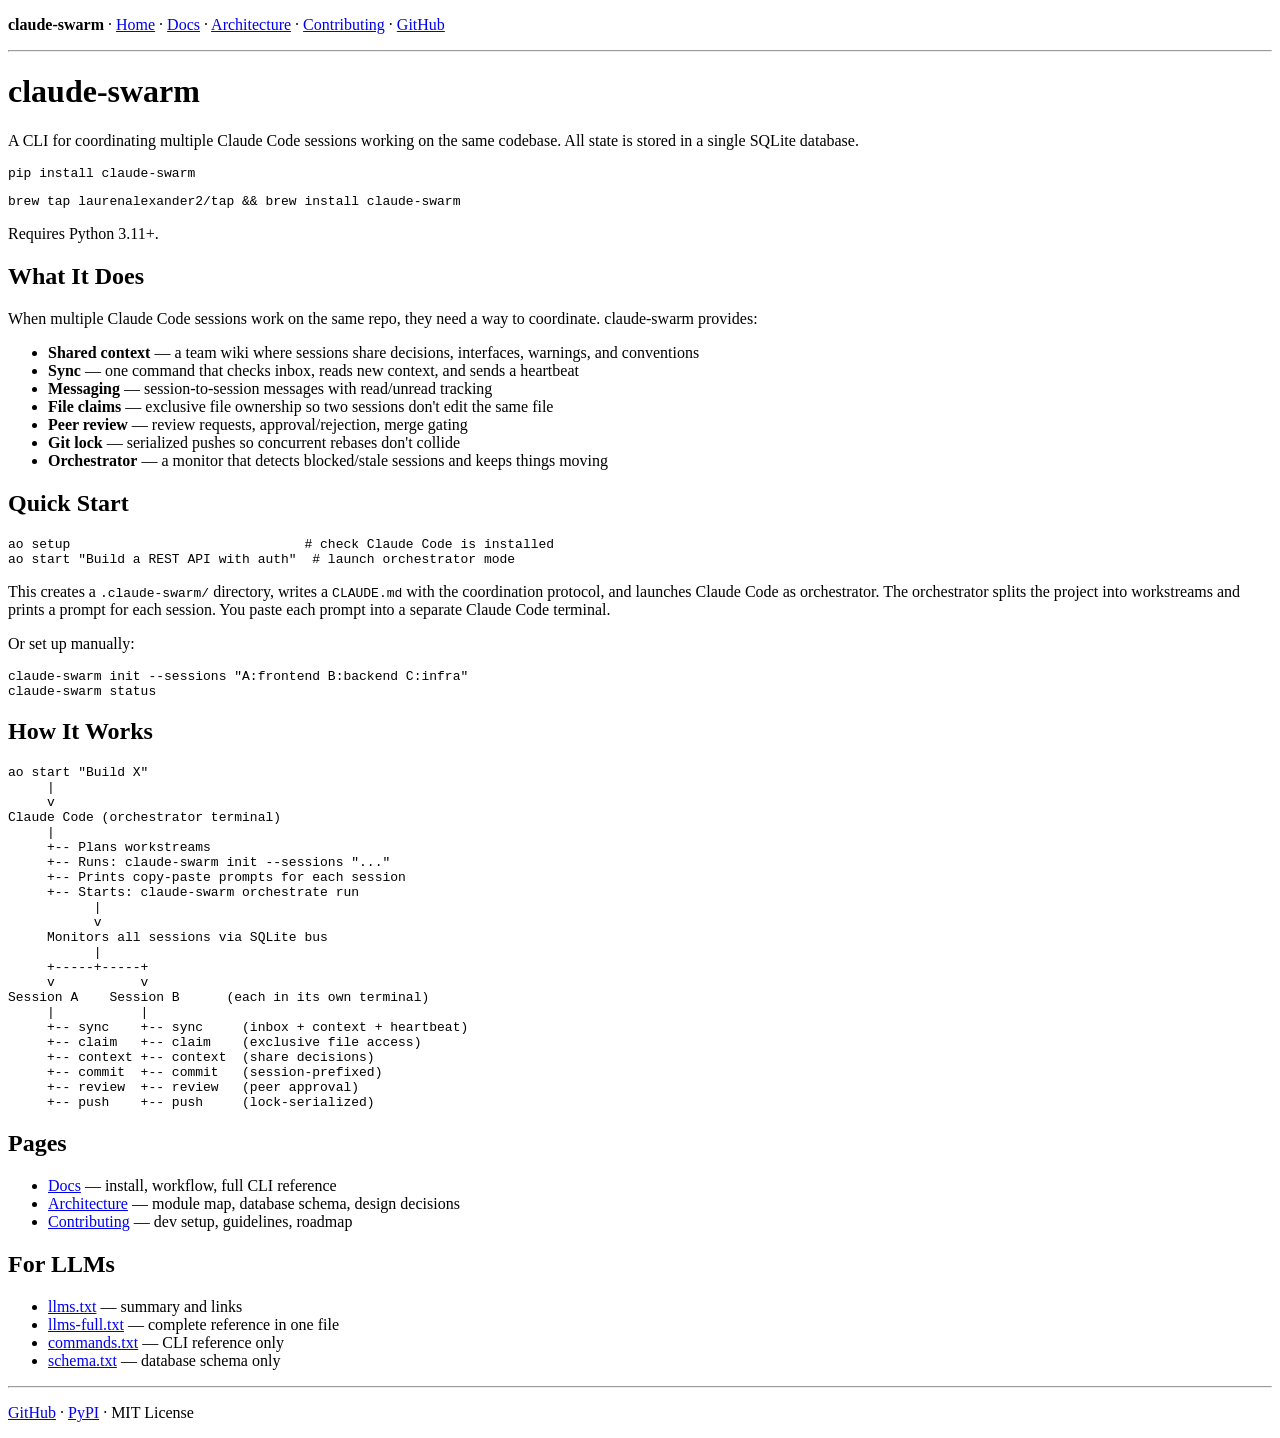
==== docs/index.html @ 43b163ef "Strip CSS, use plain HTML with browser defaults Remove style.css and all styling classes. Plain sema" ====
<!DOCTYPE html>
<html lang="en">
<head>
<meta charset="utf-8">
<meta name="viewport" content="width=device-width, initial-scale=1">
<title>claude-swarm</title>
</head>
<body>
<p><strong>claude-swarm</strong> &middot; <a href="index.html">Home</a> &middot; <a href="docs.html">Docs</a> &middot; <a href="architecture.html">Architecture</a> &middot; <a href="contributing.html">Contributing</a> &middot; <a href="https://github.com/laurenalexander2/claude-swarm">GitHub</a></p>
<hr>

<h1>claude-swarm</h1>
<p>A CLI for coordinating multiple Claude Code sessions working on the same codebase. All state is stored in a single SQLite database.</p>

<pre>pip install claude-swarm</pre>
<pre>brew tap laurenalexander2/tap &amp;&amp; brew install claude-swarm</pre>
<p>Requires Python 3.11+.</p>

<h2>What It Does</h2>
<p>When multiple Claude Code sessions work on the same repo, they need a way to coordinate. claude-swarm provides:</p>
<ul>
  <li><strong>Shared context</strong> &mdash; a team wiki where sessions share decisions, interfaces, warnings, and conventions</li>
  <li><strong>Sync</strong> &mdash; one command that checks inbox, reads new context, and sends a heartbeat</li>
  <li><strong>Messaging</strong> &mdash; session-to-session messages with read/unread tracking</li>
  <li><strong>File claims</strong> &mdash; exclusive file ownership so two sessions don't edit the same file</li>
  <li><strong>Peer review</strong> &mdash; review requests, approval/rejection, merge gating</li>
  <li><strong>Git lock</strong> &mdash; serialized pushes so concurrent rebases don't collide</li>
  <li><strong>Orchestrator</strong> &mdash; a monitor that detects blocked/stale sessions and keeps things moving</li>
</ul>

<h2>Quick Start</h2>
<pre>ao setup                              # check Claude Code is installed
ao start "Build a REST API with auth"  # launch orchestrator mode</pre>
<p>This creates a <code>.claude-swarm/</code> directory, writes a <code>CLAUDE.md</code> with the coordination protocol, and launches Claude Code as orchestrator. The orchestrator splits the project into workstreams and prints a prompt for each session. You paste each prompt into a separate Claude Code terminal.</p>

<p>Or set up manually:</p>
<pre>claude-swarm init --sessions "A:frontend B:backend C:infra"
claude-swarm status</pre>

<h2>How It Works</h2>
<pre>
ao start "Build X"
     |
     v
Claude Code (orchestrator terminal)
     |
     +-- Plans workstreams
     +-- Runs: claude-swarm init --sessions "..."
     +-- Prints copy-paste prompts for each session
     +-- Starts: claude-swarm orchestrate run
           |
           v
     Monitors all sessions via SQLite bus
           |
     +-----+-----+
     v           v
Session A    Session B      (each in its own terminal)
     |           |
     +-- sync    +-- sync     (inbox + context + heartbeat)
     +-- claim   +-- claim    (exclusive file access)
     +-- context +-- context  (share decisions)
     +-- commit  +-- commit   (session-prefixed)
     +-- review  +-- review   (peer approval)
     +-- push    +-- push     (lock-serialized)</pre>

<h2>Pages</h2>
<ul>
  <li><a href="docs.html">Docs</a> &mdash; install, workflow, full CLI reference</li>
  <li><a href="architecture.html">Architecture</a> &mdash; module map, database schema, design decisions</li>
  <li><a href="contributing.html">Contributing</a> &mdash; dev setup, guidelines, roadmap</li>
</ul>

<h2>For LLMs</h2>
<ul>
  <li><a href="llms.txt">llms.txt</a> &mdash; summary and links</li>
  <li><a href="llms-full.txt">llms-full.txt</a> &mdash; complete reference in one file</li>
  <li><a href="commands.txt">commands.txt</a> &mdash; CLI reference only</li>
  <li><a href="schema.txt">schema.txt</a> &mdash; database schema only</li>
</ul>

<hr>
<p><a href="https://github.com/laurenalexander2/claude-swarm">GitHub</a> &middot; <a href="https://pypi.org/project/claude-swarm/">PyPI</a> &middot; MIT License</p>
</body>
</html>
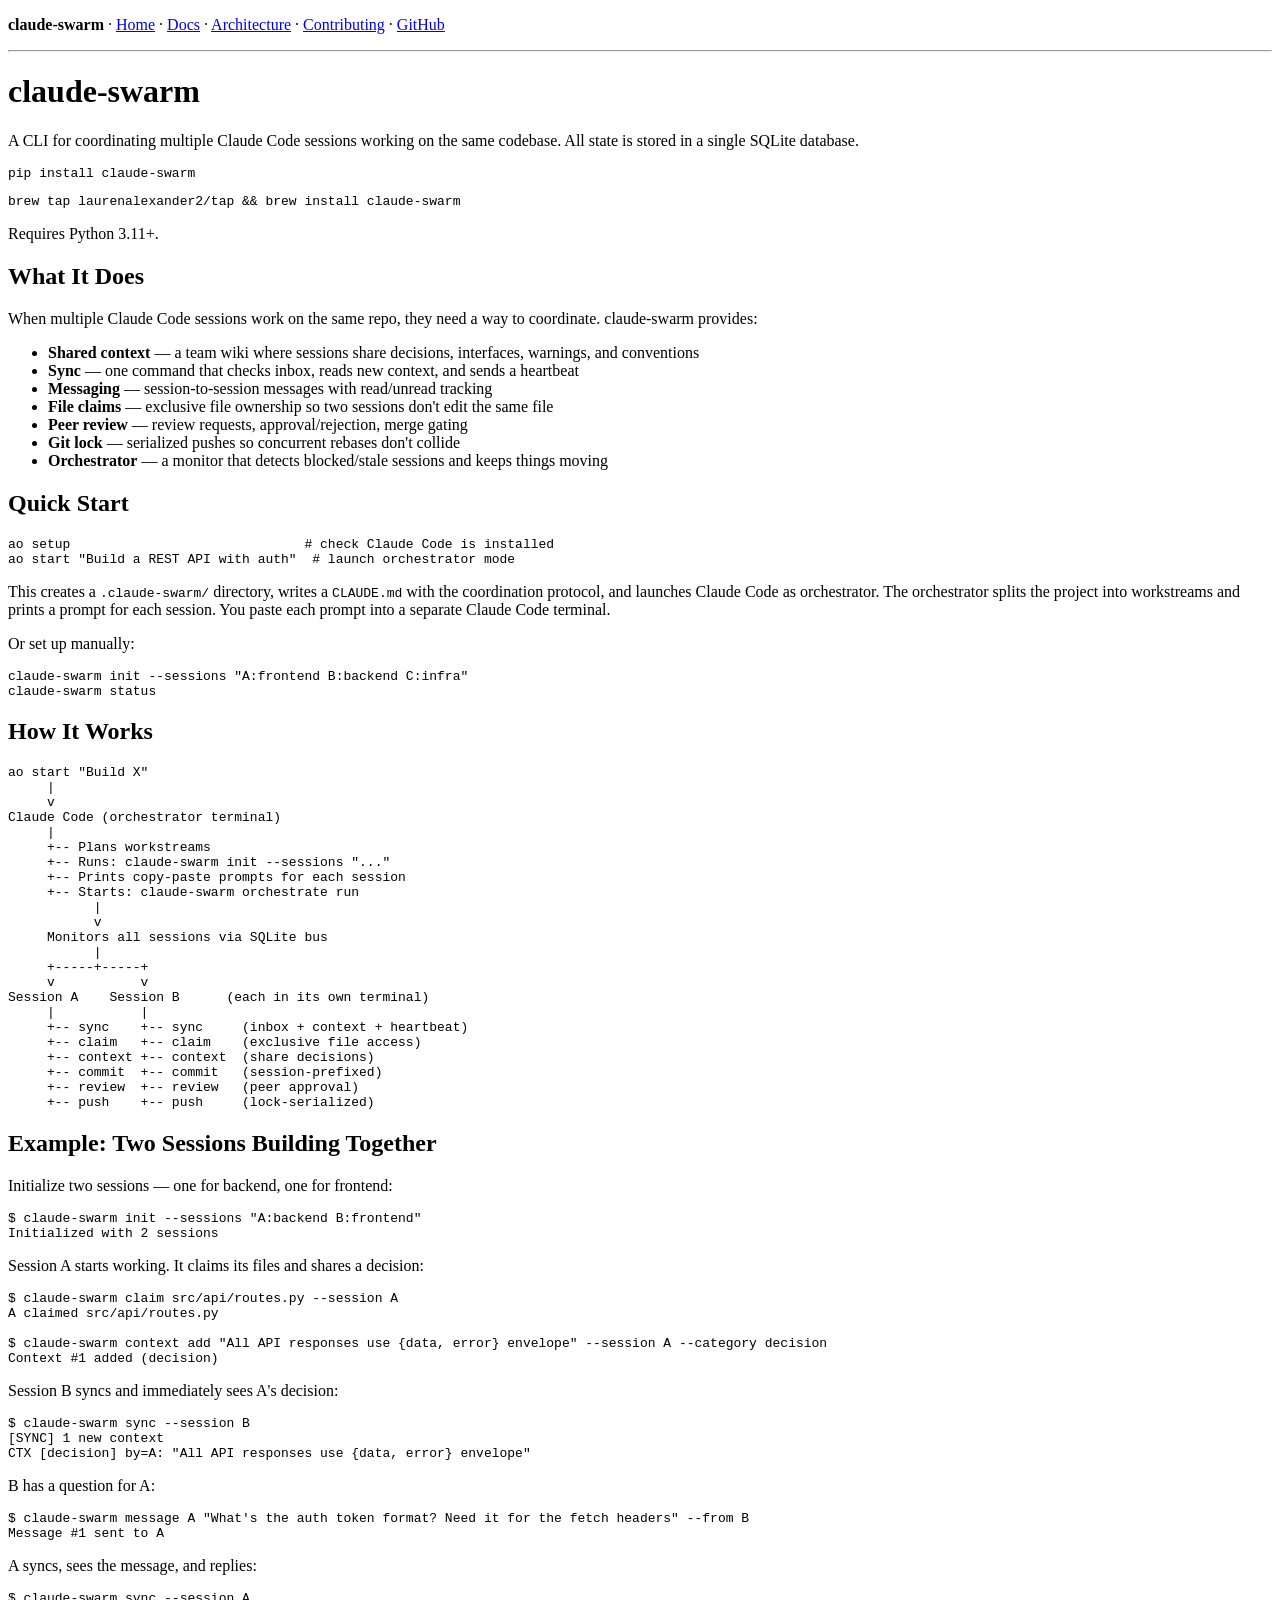
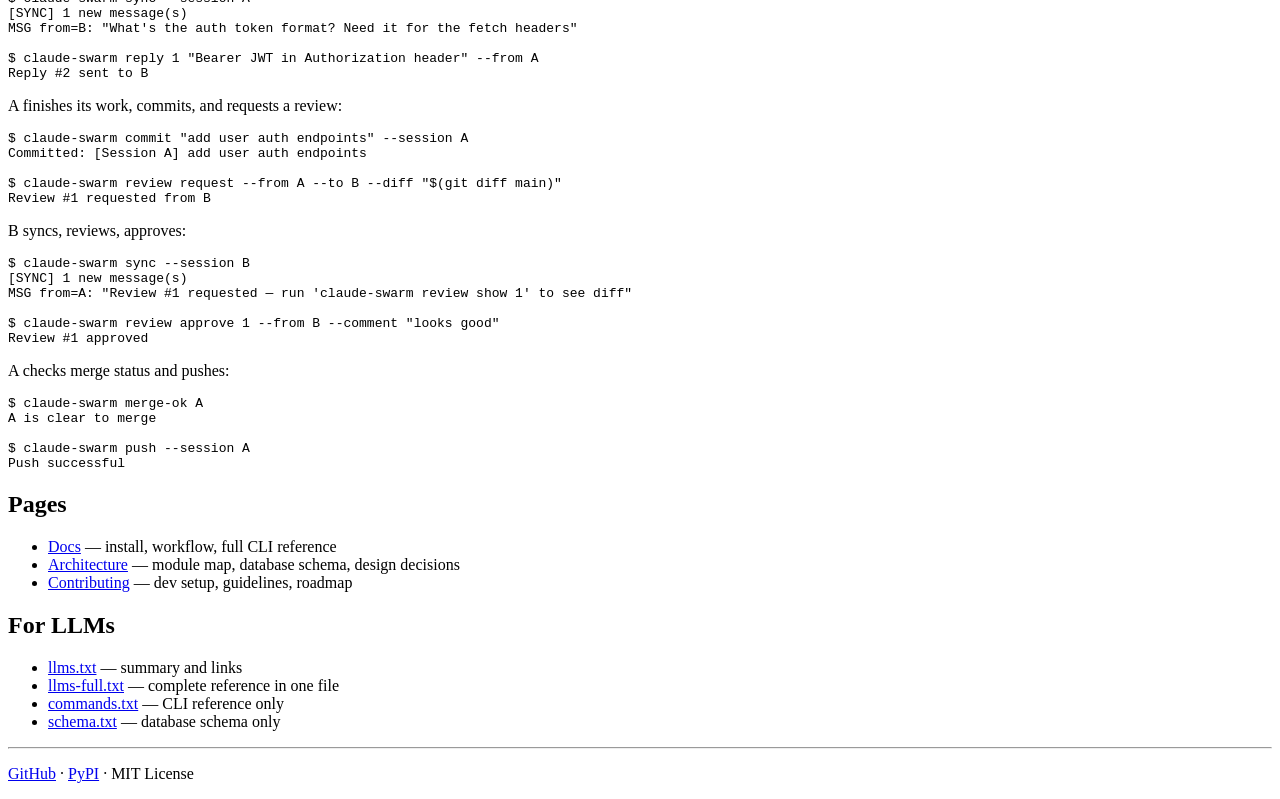
==== commit 50a30c18: "Add walkthrough example to homepage, fix llms.txt to follow spec - Home page now has a complete two-" ====
--- a/docs/index.html
+++ b/docs/index.html
@@ -63,6 +63,58 @@
      +-- review  +-- review   (peer approval)
      +-- push    +-- push     (lock-serialized)</pre>
 
+<h2>Example: Two Sessions Building Together</h2>
+
+<p>Initialize two sessions &mdash; one for backend, one for frontend:</p>
+<pre>$ claude-swarm init --sessions "A:backend B:frontend"
+Initialized with 2 sessions</pre>
+
+<p>Session A starts working. It claims its files and shares a decision:</p>
+<pre>$ claude-swarm claim src/api/routes.py --session A
+A claimed src/api/routes.py
+
+$ claude-swarm context add "All API responses use {data, error} envelope" --session A --category decision
+Context #1 added (decision)</pre>
+
+<p>Session B syncs and immediately sees A's decision:</p>
+<pre>$ claude-swarm sync --session B
+[SYNC] 1 new context
+CTX [decision] by=A: "All API responses use {data, error} envelope"</pre>
+
+<p>B has a question for A:</p>
+<pre>$ claude-swarm message A "What's the auth token format? Need it for the fetch headers" --from B
+Message #1 sent to A</pre>
+
+<p>A syncs, sees the message, and replies:</p>
+<pre>$ claude-swarm sync --session A
+[SYNC] 1 new message(s)
+MSG from=B: "What's the auth token format? Need it for the fetch headers"
+
+$ claude-swarm reply 1 "Bearer JWT in Authorization header" --from A
+Reply #2 sent to B</pre>
+
+<p>A finishes its work, commits, and requests a review:</p>
+<pre>$ claude-swarm commit "add user auth endpoints" --session A
+Committed: [Session A] add user auth endpoints
+
+$ claude-swarm review request --from A --to B --diff "$(git diff main)"
+Review #1 requested from B</pre>
+
+<p>B syncs, reviews, approves:</p>
+<pre>$ claude-swarm sync --session B
+[SYNC] 1 new message(s)
+MSG from=A: "Review #1 requested — run 'claude-swarm review show 1' to see diff"
+
+$ claude-swarm review approve 1 --from B --comment "looks good"
+Review #1 approved</pre>
+
+<p>A checks merge status and pushes:</p>
+<pre>$ claude-swarm merge-ok A
+A is clear to merge
+
+$ claude-swarm push --session A
+Push successful</pre>
+
 <h2>Pages</h2>
 <ul>
   <li><a href="docs.html">Docs</a> &mdash; install, workflow, full CLI reference</li>
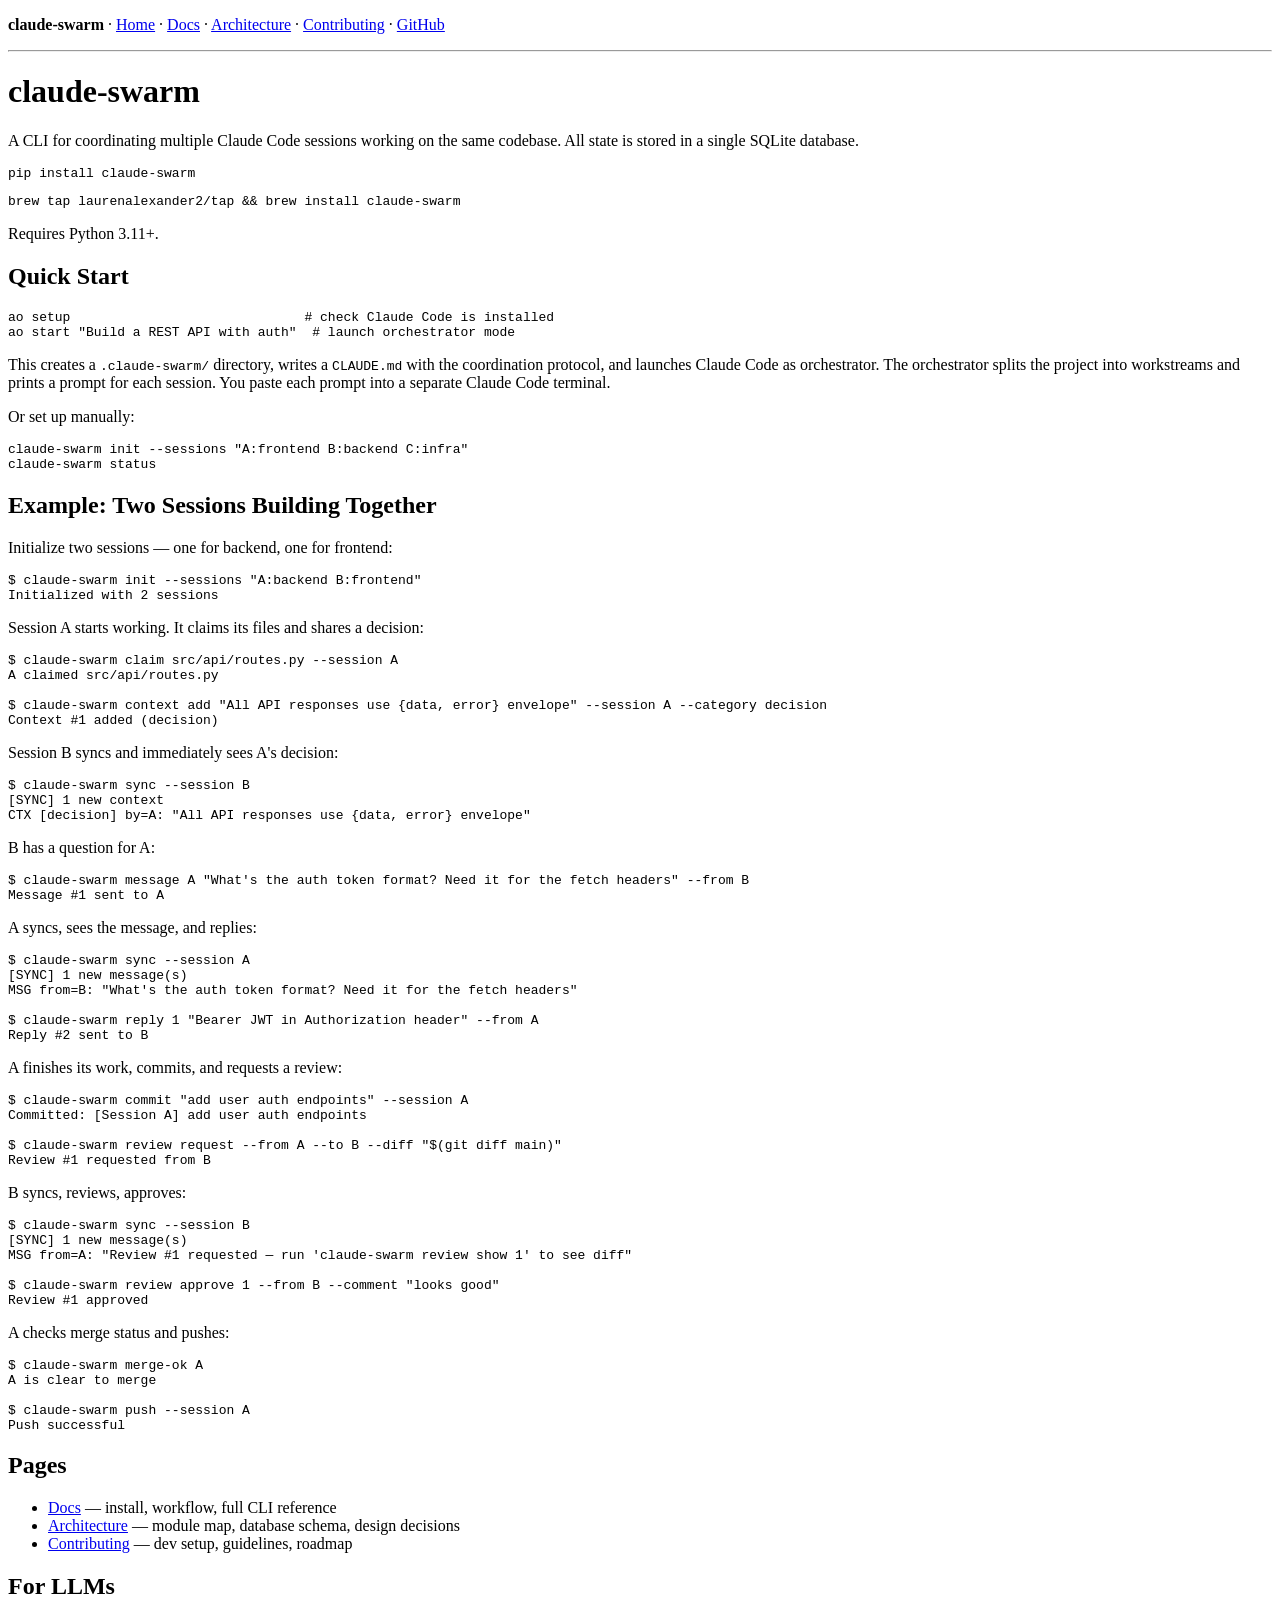
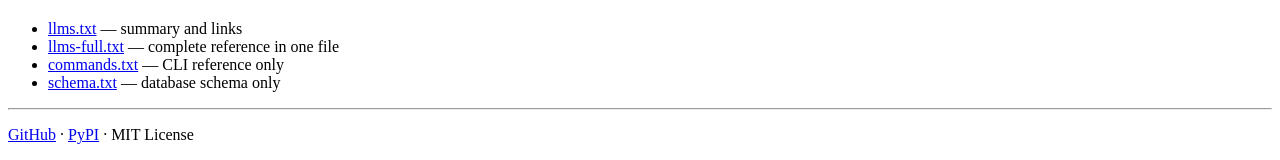
==== commit b7ab3775: "Trim home page: remove feature list and ASCII diagram The walkthrough demonstrates every feature bet" ====
--- a/docs/index.html
+++ b/docs/index.html
@@ -16,18 +16,6 @@
 <pre>brew tap laurenalexander2/tap &amp;&amp; brew install claude-swarm</pre>
 <p>Requires Python 3.11+.</p>
 
-<h2>What It Does</h2>
-<p>When multiple Claude Code sessions work on the same repo, they need a way to coordinate. claude-swarm provides:</p>
-<ul>
-  <li><strong>Shared context</strong> &mdash; a team wiki where sessions share decisions, interfaces, warnings, and conventions</li>
-  <li><strong>Sync</strong> &mdash; one command that checks inbox, reads new context, and sends a heartbeat</li>
-  <li><strong>Messaging</strong> &mdash; session-to-session messages with read/unread tracking</li>
-  <li><strong>File claims</strong> &mdash; exclusive file ownership so two sessions don't edit the same file</li>
-  <li><strong>Peer review</strong> &mdash; review requests, approval/rejection, merge gating</li>
-  <li><strong>Git lock</strong> &mdash; serialized pushes so concurrent rebases don't collide</li>
-  <li><strong>Orchestrator</strong> &mdash; a monitor that detects blocked/stale sessions and keeps things moving</li>
-</ul>
-
 <h2>Quick Start</h2>
 <pre>ao setup                              # check Claude Code is installed
 ao start "Build a REST API with auth"  # launch orchestrator mode</pre>
@@ -36,32 +24,6 @@
 <p>Or set up manually:</p>
 <pre>claude-swarm init --sessions "A:frontend B:backend C:infra"
 claude-swarm status</pre>
-
-<h2>How It Works</h2>
-<pre>
-ao start "Build X"
-     |
-     v
-Claude Code (orchestrator terminal)
-     |
-     +-- Plans workstreams
-     +-- Runs: claude-swarm init --sessions "..."
-     +-- Prints copy-paste prompts for each session
-     +-- Starts: claude-swarm orchestrate run
-           |
-           v
-     Monitors all sessions via SQLite bus
-           |
-     +-----+-----+
-     v           v
-Session A    Session B      (each in its own terminal)
-     |           |
-     +-- sync    +-- sync     (inbox + context + heartbeat)
-     +-- claim   +-- claim    (exclusive file access)
-     +-- context +-- context  (share decisions)
-     +-- commit  +-- commit   (session-prefixed)
-     +-- review  +-- review   (peer approval)
-     +-- push    +-- push     (lock-serialized)</pre>
 
 <h2>Example: Two Sessions Building Together</h2>
 
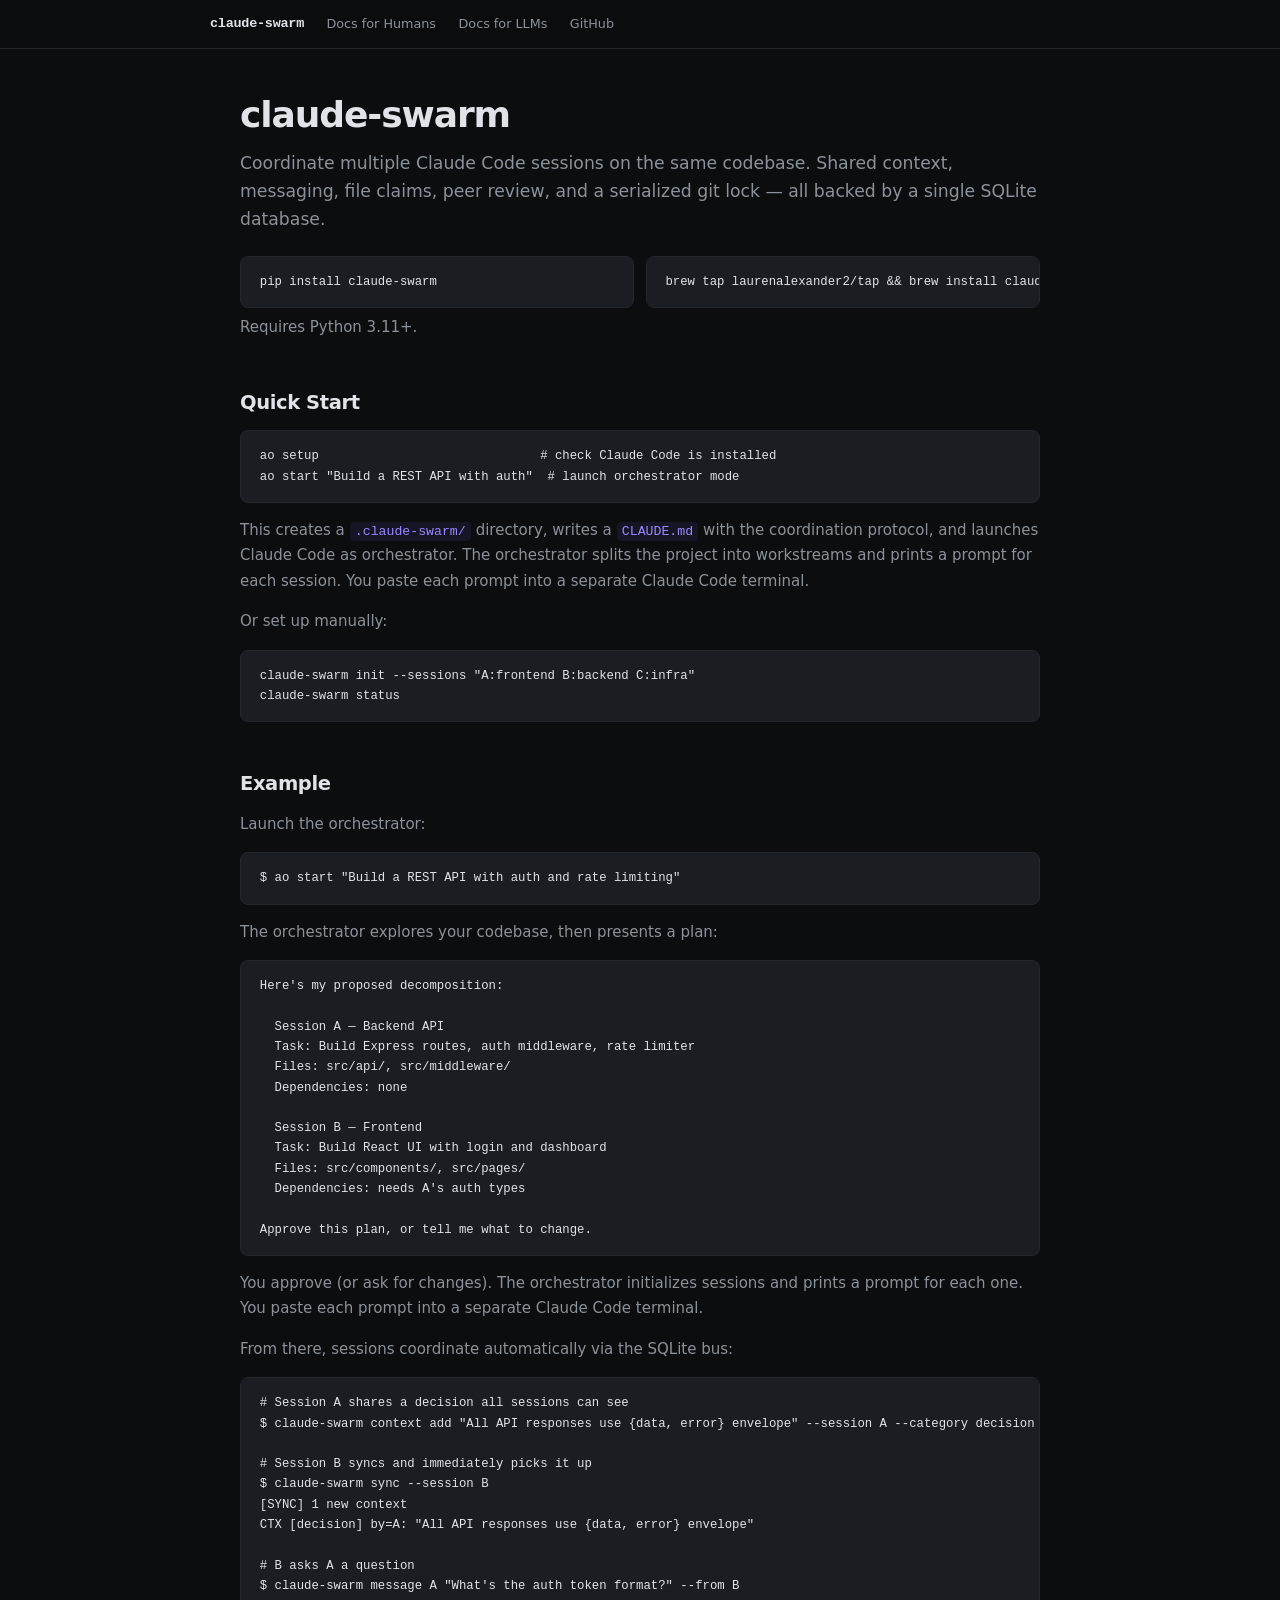
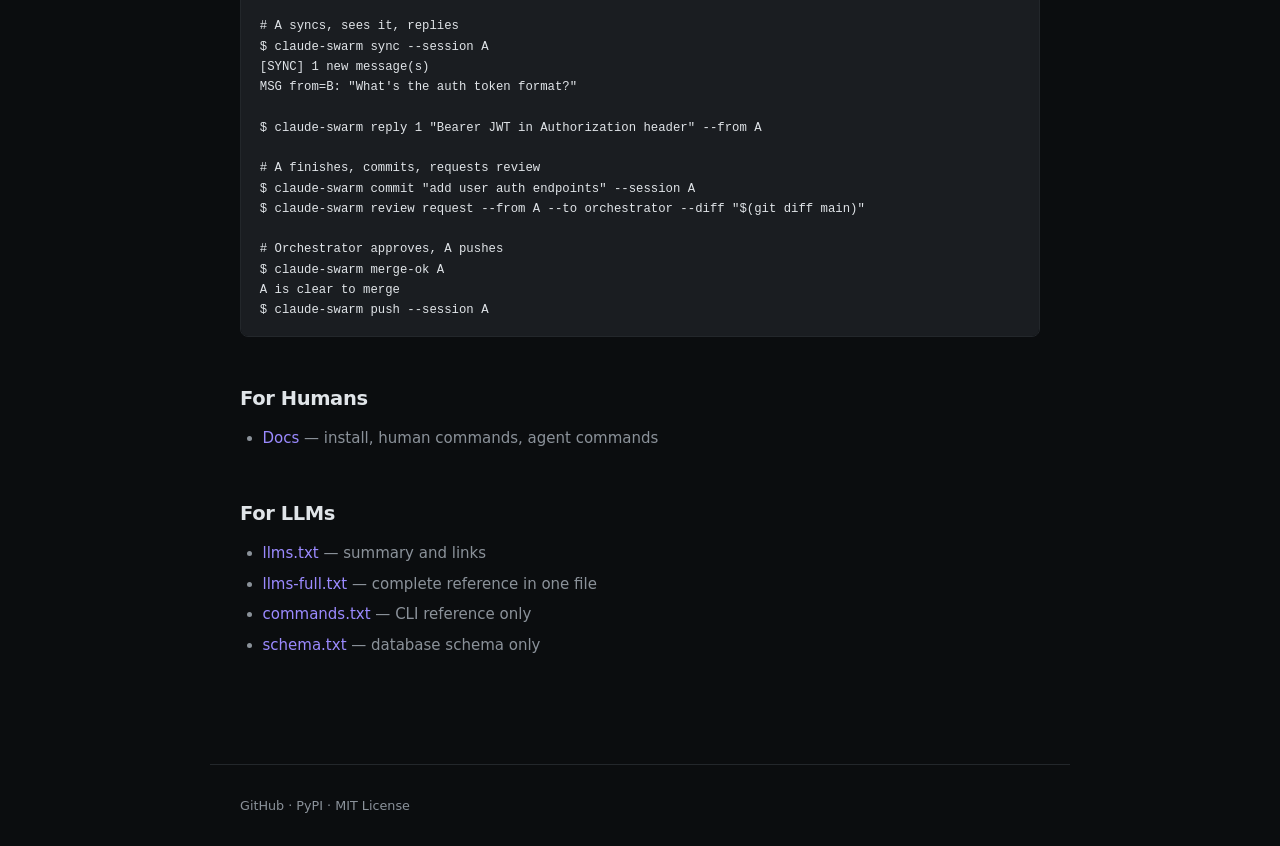
==== commit 29751678: "Redesign website: dark theme, simplified nav, human/agent command split - Add style.css with dark th" ====
--- a/docs/index.html
+++ b/docs/index.html
@@ -4,16 +4,29 @@
 <meta charset="utf-8">
 <meta name="viewport" content="width=device-width, initial-scale=1">
 <title>claude-swarm</title>
+<link rel="stylesheet" href="style.css">
 </head>
 <body>
-<p><strong>claude-swarm</strong> &middot; <a href="index.html">Home</a> &middot; <a href="docs.html">Docs</a> &middot; <a href="architecture.html">Architecture</a> &middot; <a href="contributing.html">Contributing</a> &middot; <a href="https://github.com/laurenalexander2/claude-swarm">GitHub</a></p>
-<hr>
+<nav><div class="inner">
+  <a href="index.html" class="logo">claude-swarm</a>
+  <a href="docs.html">Docs for Humans</a>
+  <details><summary>Docs for LLMs</summary><div class="dropdown">
+    <a href="llms.txt">llms.txt <span>&mdash; summary and links</span></a>
+    <a href="llms-full.txt">llms-full.txt <span>&mdash; complete reference</span></a>
+    <a href="commands.txt">commands.txt <span>&mdash; CLI reference</span></a>
+    <a href="schema.txt">schema.txt <span>&mdash; database schema</span></a>
+  </div></details>
+  <a href="https://github.com/laurenalexander2/agent-orchestrator">GitHub</a>
+</div></nav>
 
+<main>
 <h1>claude-swarm</h1>
-<p>A CLI for coordinating multiple Claude Code sessions working on the same codebase. All state is stored in a single SQLite database.</p>
+<p class="hero-sub">Coordinate multiple Claude Code sessions on the same codebase. Shared context, messaging, file claims, peer review, and a serialized git lock &mdash; all backed by a single SQLite database.</p>
 
-<pre>pip install claude-swarm</pre>
-<pre>brew tap laurenalexander2/tap &amp;&amp; brew install claude-swarm</pre>
+<div class="install-row">
+  <pre>pip install claude-swarm</pre>
+  <pre>brew tap laurenalexander2/tap && brew install claude-swarm</pre>
+</div>
 <p>Requires Python 3.11+.</p>
 
 <h2>Quick Start</h2>
@@ -25,63 +38,60 @@
 <pre>claude-swarm init --sessions "A:frontend B:backend C:infra"
 claude-swarm status</pre>
 
-<h2>Example: Two Sessions Building Together</h2>
+<h2>Example</h2>
 
-<p>Initialize two sessions &mdash; one for backend, one for frontend:</p>
-<pre>$ claude-swarm init --sessions "A:backend B:frontend"
-Initialized with 2 sessions</pre>
+<p>Launch the orchestrator:</p>
+<pre>$ ao start "Build a REST API with auth and rate limiting"</pre>
 
-<p>Session A starts working. It claims its files and shares a decision:</p>
-<pre>$ claude-swarm claim src/api/routes.py --session A
-A claimed src/api/routes.py
+<p>The orchestrator explores your codebase, then presents a plan:</p>
+<pre>Here's my proposed decomposition:
 
+  Session A — Backend API
+  Task: Build Express routes, auth middleware, rate limiter
+  Files: src/api/, src/middleware/
+  Dependencies: none
+
+  Session B — Frontend
+  Task: Build React UI with login and dashboard
+  Files: src/components/, src/pages/
+  Dependencies: needs A's auth types
+
+Approve this plan, or tell me what to change.</pre>
+
+<p>You approve (or ask for changes). The orchestrator initializes sessions and prints a prompt for each one. You paste each prompt into a separate Claude Code terminal.</p>
+
+<p>From there, sessions coordinate automatically via the SQLite bus:</p>
+
+<pre># Session A shares a decision all sessions can see
 $ claude-swarm context add "All API responses use {data, error} envelope" --session A --category decision
-Context #1 added (decision)</pre>
 
-<p>Session B syncs and immediately sees A's decision:</p>
-<pre>$ claude-swarm sync --session B
+# Session B syncs and immediately picks it up
+$ claude-swarm sync --session B
 [SYNC] 1 new context
-CTX [decision] by=A: "All API responses use {data, error} envelope"</pre>
+CTX [decision] by=A: "All API responses use {data, error} envelope"
 
-<p>B has a question for A:</p>
-<pre>$ claude-swarm message A "What's the auth token format? Need it for the fetch headers" --from B
-Message #1 sent to A</pre>
+# B asks A a question
+$ claude-swarm message A "What's the auth token format?" --from B
 
-<p>A syncs, sees the message, and replies:</p>
-<pre>$ claude-swarm sync --session A
+# A syncs, sees it, replies
+$ claude-swarm sync --session A
 [SYNC] 1 new message(s)
-MSG from=B: "What's the auth token format? Need it for the fetch headers"
+MSG from=B: "What's the auth token format?"
 
 $ claude-swarm reply 1 "Bearer JWT in Authorization header" --from A
-Reply #2 sent to B</pre>
 
-<p>A finishes its work, commits, and requests a review:</p>
-<pre>$ claude-swarm commit "add user auth endpoints" --session A
-Committed: [Session A] add user auth endpoints
+# A finishes, commits, requests review
+$ claude-swarm commit "add user auth endpoints" --session A
+$ claude-swarm review request --from A --to orchestrator --diff "$(git diff main)"
 
-$ claude-swarm review request --from A --to B --diff "$(git diff main)"
-Review #1 requested from B</pre>
+# Orchestrator approves, A pushes
+$ claude-swarm merge-ok A
+A is clear to merge
+$ claude-swarm push --session A</pre>
 
-<p>B syncs, reviews, approves:</p>
-<pre>$ claude-swarm sync --session B
-[SYNC] 1 new message(s)
-MSG from=A: "Review #1 requested — run 'claude-swarm review show 1' to see diff"
-
-$ claude-swarm review approve 1 --from B --comment "looks good"
-Review #1 approved</pre>
-
-<p>A checks merge status and pushes:</p>
-<pre>$ claude-swarm merge-ok A
-A is clear to merge
-
-$ claude-swarm push --session A
-Push successful</pre>
-
-<h2>Pages</h2>
+<h2>For Humans</h2>
 <ul>
-  <li><a href="docs.html">Docs</a> &mdash; install, workflow, full CLI reference</li>
-  <li><a href="architecture.html">Architecture</a> &mdash; module map, database schema, design decisions</li>
-  <li><a href="contributing.html">Contributing</a> &mdash; dev setup, guidelines, roadmap</li>
+  <li><a href="docs.html">Docs</a> &mdash; install, human commands, agent commands</li>
 </ul>
 
 <h2>For LLMs</h2>
@@ -91,8 +101,12 @@
   <li><a href="commands.txt">commands.txt</a> &mdash; CLI reference only</li>
   <li><a href="schema.txt">schema.txt</a> &mdash; database schema only</li>
 </ul>
+</main>
 
-<hr>
-<p><a href="https://github.com/laurenalexander2/claude-swarm">GitHub</a> &middot; <a href="https://pypi.org/project/claude-swarm/">PyPI</a> &middot; MIT License</p>
+<footer>
+  <a href="https://github.com/laurenalexander2/agent-orchestrator">GitHub</a> &middot;
+  <a href="https://pypi.org/project/claude-swarm/">PyPI</a> &middot;
+  MIT License
+</footer>
 </body>
 </html>
--- a/docs/style.css
+++ b/docs/style.css
@@ -0,0 +1,264 @@
+:root {
+  --bg: #0b0d0f;
+  --surface: #141719;
+  --border: #23272b;
+  --text: #e0e4e8;
+  --text-muted: #8b929a;
+  --accent: #6e56cf;
+  --accent-soft: rgba(110, 86, 207, 0.12);
+  --code-bg: #1a1d21;
+  --link: #9b8aff;
+  --green: #3dd68c;
+  --mono: 'SF Mono', 'Cascadia Code', 'Fira Code', ui-monospace, monospace;
+  --sans: -apple-system, BlinkMacSystemFont, 'Segoe UI', system-ui, sans-serif;
+}
+
+* { margin: 0; padding: 0; box-sizing: border-box; }
+
+html { font-size: 15px; }
+
+body {
+  font-family: var(--sans);
+  background: var(--bg);
+  color: var(--text);
+  line-height: 1.7;
+  -webkit-font-smoothing: antialiased;
+}
+
+/* --- NAV --- */
+nav {
+  position: sticky;
+  top: 0;
+  z-index: 10;
+  background: rgba(11, 13, 15, 0.85);
+  backdrop-filter: blur(12px);
+  border-bottom: 1px solid var(--border);
+  padding: 0 2rem;
+}
+
+nav .inner {
+  max-width: 860px;
+  margin: 0 auto;
+  display: flex;
+  align-items: center;
+  gap: 1.5rem;
+  height: 3.2rem;
+}
+
+nav .logo {
+  font-family: var(--mono);
+  font-weight: 700;
+  font-size: 0.9rem;
+  color: var(--text);
+  text-decoration: none;
+  letter-spacing: -0.02em;
+}
+
+nav a {
+  color: var(--text-muted);
+  text-decoration: none;
+  font-size: 0.85rem;
+  transition: color 0.15s;
+}
+
+nav a:hover, nav a.active {
+  color: var(--text);
+}
+
+nav details {
+  position: relative;
+}
+
+nav details summary {
+  color: var(--text-muted);
+  font-size: 0.85rem;
+  cursor: pointer;
+  list-style: none;
+  transition: color 0.15s;
+}
+
+nav details summary::-webkit-details-marker { display: none; }
+
+nav details summary:hover { color: var(--text); }
+
+nav details[open] summary { color: var(--text); }
+
+nav details .dropdown {
+  position: absolute;
+  top: calc(100% + 0.5rem);
+  left: 0;
+  background: var(--surface);
+  border: 1px solid var(--border);
+  border-radius: 8px;
+  padding: 0.5rem 0;
+  min-width: 260px;
+  z-index: 20;
+}
+
+nav details .dropdown a {
+  display: block;
+  padding: 0.4rem 1rem;
+  font-size: 0.82rem;
+}
+
+nav details .dropdown span {
+  color: var(--text-muted);
+  font-size: 0.78rem;
+}
+
+/* --- MAIN --- */
+main {
+  max-width: 860px;
+  margin: 0 auto;
+  padding: 3rem 2rem 6rem;
+}
+
+/* --- TYPOGRAPHY --- */
+h1 {
+  font-size: 2.4rem;
+  font-weight: 700;
+  letter-spacing: -0.03em;
+  line-height: 1.15;
+  margin-bottom: 1rem;
+}
+
+h2 {
+  font-size: 1.3rem;
+  font-weight: 600;
+  letter-spacing: -0.02em;
+  margin-top: 3rem;
+  margin-bottom: 0.75rem;
+  color: var(--text);
+}
+
+h3 {
+  font-size: 1rem;
+  font-weight: 600;
+  margin-top: 2rem;
+  margin-bottom: 0.5rem;
+  font-family: var(--mono);
+  color: var(--link);
+}
+
+p {
+  margin-bottom: 1rem;
+  color: var(--text-muted);
+}
+
+a { color: var(--link); text-decoration: none; }
+a:hover { text-decoration: underline; }
+
+strong { color: var(--text); font-weight: 600; }
+
+/* --- CODE --- */
+pre {
+  background: var(--code-bg);
+  border: 1px solid var(--border);
+  border-radius: 8px;
+  padding: 1rem 1.25rem;
+  overflow-x: auto;
+  font-family: var(--mono);
+  font-size: 0.82rem;
+  line-height: 1.65;
+  margin-bottom: 1rem;
+  color: var(--text);
+}
+
+code {
+  font-family: var(--mono);
+  font-size: 0.88em;
+  background: var(--accent-soft);
+  padding: 0.15em 0.4em;
+  border-radius: 4px;
+  color: var(--link);
+}
+
+pre code {
+  background: none;
+  padding: 0;
+  border-radius: 0;
+  color: inherit;
+  font-size: inherit;
+}
+
+/* --- HERO --- */
+.hero-sub {
+  font-size: 1.15rem;
+  color: var(--text-muted);
+  margin-bottom: 1.5rem;
+  line-height: 1.6;
+}
+
+.install-row {
+  display: flex;
+  gap: 0.75rem;
+  flex-wrap: wrap;
+  margin-bottom: 0.5rem;
+}
+
+.install-row pre {
+  flex: 1;
+  min-width: 260px;
+  margin-bottom: 0;
+}
+
+/* --- TABLES --- */
+table {
+  width: 100%;
+  border-collapse: collapse;
+  margin-bottom: 1.5rem;
+  font-size: 0.9rem;
+}
+
+th {
+  text-align: left;
+  padding: 0.6rem 1rem;
+  border-bottom: 1px solid var(--border);
+  color: var(--text-muted);
+  font-weight: 500;
+  font-size: 0.8rem;
+  text-transform: uppercase;
+  letter-spacing: 0.04em;
+}
+
+td {
+  padding: 0.6rem 1rem;
+  border-bottom: 1px solid var(--border);
+  color: var(--text-muted);
+}
+
+td code { font-size: 0.85em; }
+
+/* --- LISTS --- */
+ul, ol {
+  margin-bottom: 1rem;
+  padding-left: 1.5rem;
+  color: var(--text-muted);
+}
+
+li { margin-bottom: 0.35rem; }
+
+li strong { color: var(--text); }
+
+/* --- FOOTER --- */
+footer {
+  max-width: 860px;
+  margin: 0 auto;
+  padding: 2rem;
+  border-top: 1px solid var(--border);
+  color: var(--text-muted);
+  font-size: 0.85rem;
+}
+
+footer a { color: var(--text-muted); }
+footer a:hover { color: var(--text); }
+
+/* --- RESPONSIVE --- */
+@media (max-width: 640px) {
+  html { font-size: 14px; }
+  main { padding: 2rem 1.25rem 4rem; }
+  nav { padding: 0 1.25rem; }
+  h1 { font-size: 1.8rem; }
+  .install-row { flex-direction: column; }
+  .install-row pre { min-width: 0; }
+}
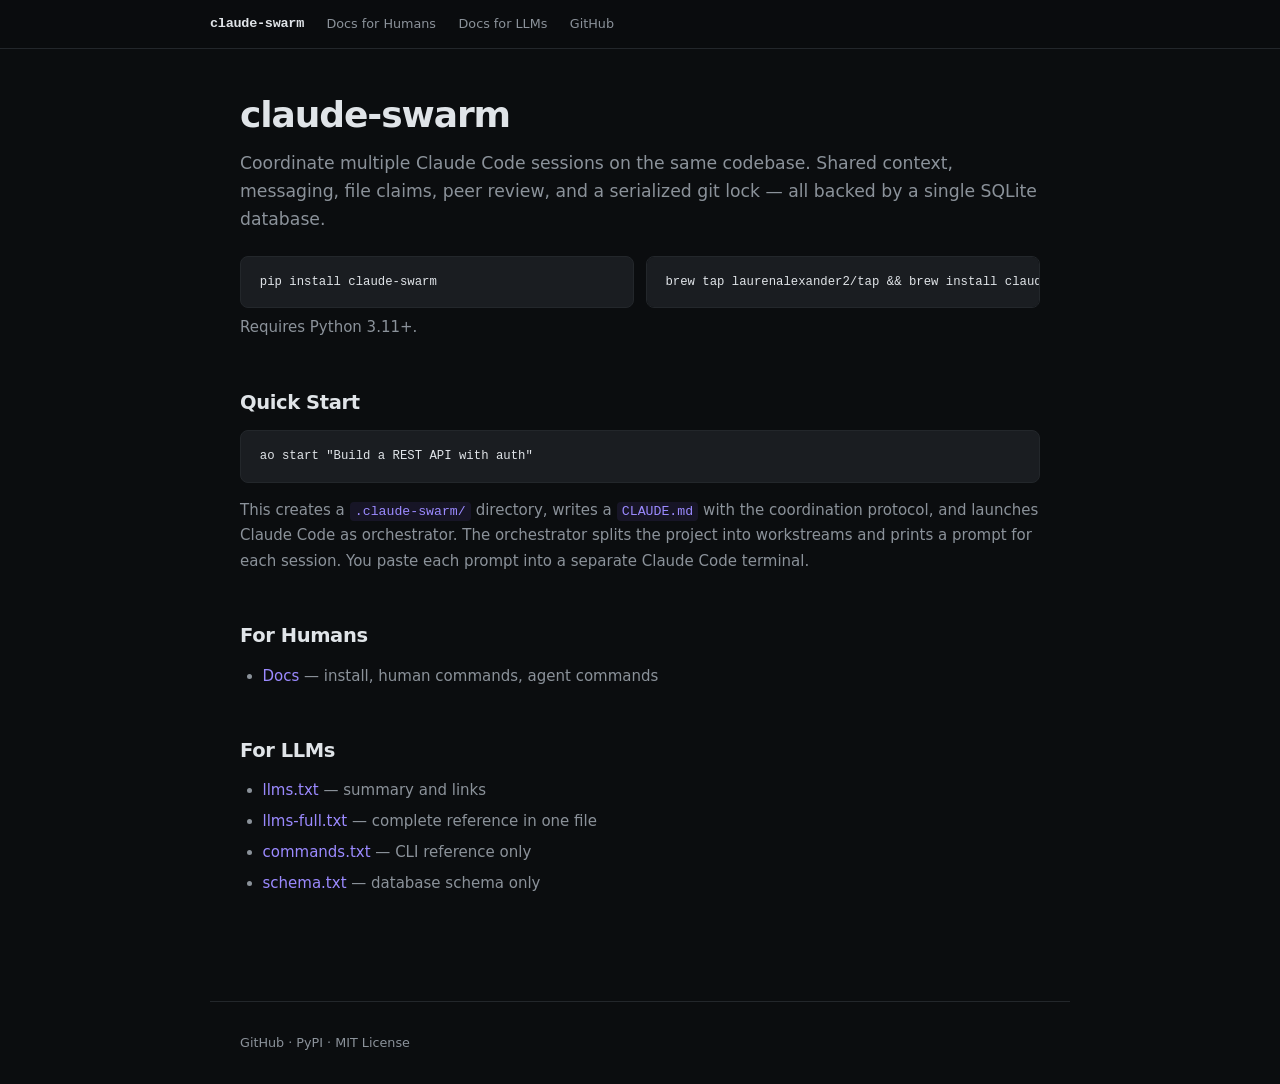
==== commit e787fc8a: "Simplify website: sidebar, human/agent split, session step labels Co-Authored-By: Claude Opus 4.6 <n" ====
--- a/docs/index.html
+++ b/docs/index.html
@@ -30,64 +30,9 @@
 <p>Requires Python 3.11+.</p>
 
 <h2>Quick Start</h2>
-<pre>ao setup                              # check Claude Code is installed
-ao start "Build a REST API with auth"  # launch orchestrator mode</pre>
+<pre>ao start "Build a REST API with auth"</pre>
 <p>This creates a <code>.claude-swarm/</code> directory, writes a <code>CLAUDE.md</code> with the coordination protocol, and launches Claude Code as orchestrator. The orchestrator splits the project into workstreams and prints a prompt for each session. You paste each prompt into a separate Claude Code terminal.</p>
 
-<p>Or set up manually:</p>
-<pre>claude-swarm init --sessions "A:frontend B:backend C:infra"
-claude-swarm status</pre>
-
-<h2>Example</h2>
-
-<p>Launch the orchestrator:</p>
-<pre>$ ao start "Build a REST API with auth and rate limiting"</pre>
-
-<p>The orchestrator explores your codebase, then presents a plan:</p>
-<pre>Here's my proposed decomposition:
-
-  Session A — Backend API
-  Task: Build Express routes, auth middleware, rate limiter
-  Files: src/api/, src/middleware/
-  Dependencies: none
-
-  Session B — Frontend
-  Task: Build React UI with login and dashboard
-  Files: src/components/, src/pages/
-  Dependencies: needs A's auth types
-
-Approve this plan, or tell me what to change.</pre>
-
-<p>You approve (or ask for changes). The orchestrator initializes sessions and prints a prompt for each one. You paste each prompt into a separate Claude Code terminal.</p>
-
-<p>From there, sessions coordinate automatically via the SQLite bus:</p>
-
-<pre># Session A shares a decision all sessions can see
-$ claude-swarm context add "All API responses use {data, error} envelope" --session A --category decision
-
-# Session B syncs and immediately picks it up
-$ claude-swarm sync --session B
-[SYNC] 1 new context
-CTX [decision] by=A: "All API responses use {data, error} envelope"
-
-# B asks A a question
-$ claude-swarm message A "What's the auth token format?" --from B
-
-# A syncs, sees it, replies
-$ claude-swarm sync --session A
-[SYNC] 1 new message(s)
-MSG from=B: "What's the auth token format?"
-
-$ claude-swarm reply 1 "Bearer JWT in Authorization header" --from A
-
-# A finishes, commits, requests review
-$ claude-swarm commit "add user auth endpoints" --session A
-$ claude-swarm review request --from A --to orchestrator --diff "$(git diff main)"
-
-# Orchestrator approves, A pushes
-$ claude-swarm merge-ok A
-A is clear to merge
-$ claude-swarm push --session A</pre>
 
 <h2>For Humans</h2>
 <ul>
--- a/docs/style.css
+++ b/docs/style.css
@@ -113,6 +113,90 @@
   padding: 3rem 2rem 6rem;
 }
 
+/* --- SIDEBAR LAYOUT --- */
+.with-sidebar {
+  max-width: 1100px;
+  margin: 0 auto;
+  display: flex;
+  gap: 2rem;
+  padding: 0 2rem;
+}
+
+.with-sidebar aside {
+  position: sticky;
+  top: 3.8rem;
+  align-self: flex-start;
+  width: 200px;
+  flex-shrink: 0;
+  padding: 1.5rem 0;
+  height: calc(100vh - 3.8rem);
+  overflow-y: auto;
+}
+
+.with-sidebar aside a {
+  display: block;
+  padding: 0.25rem 0;
+  font-size: 0.82rem;
+  color: var(--text-muted);
+  text-decoration: none;
+  transition: color 0.15s;
+}
+
+.with-sidebar aside a:hover,
+.with-sidebar aside a.active {
+  color: var(--text);
+}
+
+.with-sidebar aside details {
+  margin-top: 0.8rem;
+}
+
+.with-sidebar aside details summary {
+  font-size: 0.7rem;
+  font-weight: 600;
+  text-transform: uppercase;
+  letter-spacing: 0.06em;
+  color: var(--text-muted);
+  cursor: pointer;
+  list-style: none;
+  margin-bottom: 0.3rem;
+  opacity: 0.6;
+  transition: opacity 0.15s;
+}
+
+.with-sidebar aside details summary::-webkit-details-marker { display: none; }
+
+.with-sidebar aside details summary:hover { opacity: 1; }
+
+.with-sidebar aside details[open] summary { opacity: 0.8; }
+
+.with-sidebar main {
+  flex: 1;
+  min-width: 0;
+  padding: 3rem 0 6rem;
+}
+
+@media (max-width: 768px) {
+  .with-sidebar {
+    flex-direction: column;
+    padding: 0 1.25rem;
+  }
+  .with-sidebar aside {
+    position: static;
+    width: 100%;
+    height: auto;
+    border-bottom: 1px solid var(--border);
+    padding: 1rem 0;
+    display: flex;
+    flex-wrap: wrap;
+    gap: 0 1rem;
+  }
+  .with-sidebar aside .section-label {
+    width: 100%;
+    margin-top: 0.6rem;
+  }
+}
+
 /* --- TYPOGRAPHY --- */
 h1 {
   font-size: 2.4rem;
@@ -252,6 +336,34 @@
 
 footer a { color: var(--text-muted); }
 footer a:hover { color: var(--text); }
+
+/* --- SESSION STEPS --- */
+.session-step {
+  display: flex;
+  align-items: flex-start;
+  gap: 0.75rem;
+  margin-bottom: 0.75rem;
+}
+
+.session-step .label {
+  font-family: var(--mono);
+  font-size: 0.72rem;
+  font-weight: 600;
+  text-transform: uppercase;
+  letter-spacing: 0.04em;
+  color: var(--text-muted);
+  flex-shrink: 0;
+  width: 1.5rem;
+  padding-top: 1rem;
+  text-align: right;
+  opacity: 0.5;
+}
+
+.session-step pre {
+  flex: 1;
+  min-width: 0;
+  margin-bottom: 0;
+}
 
 /* --- RESPONSIVE --- */
 @media (max-width: 640px) {
@@ -261,4 +373,5 @@
   h1 { font-size: 1.8rem; }
   .install-row { flex-direction: column; }
   .install-row pre { min-width: 0; }
-}
+  .session-step .label { width: 1.2rem; font-size: 0.65rem; }
+}
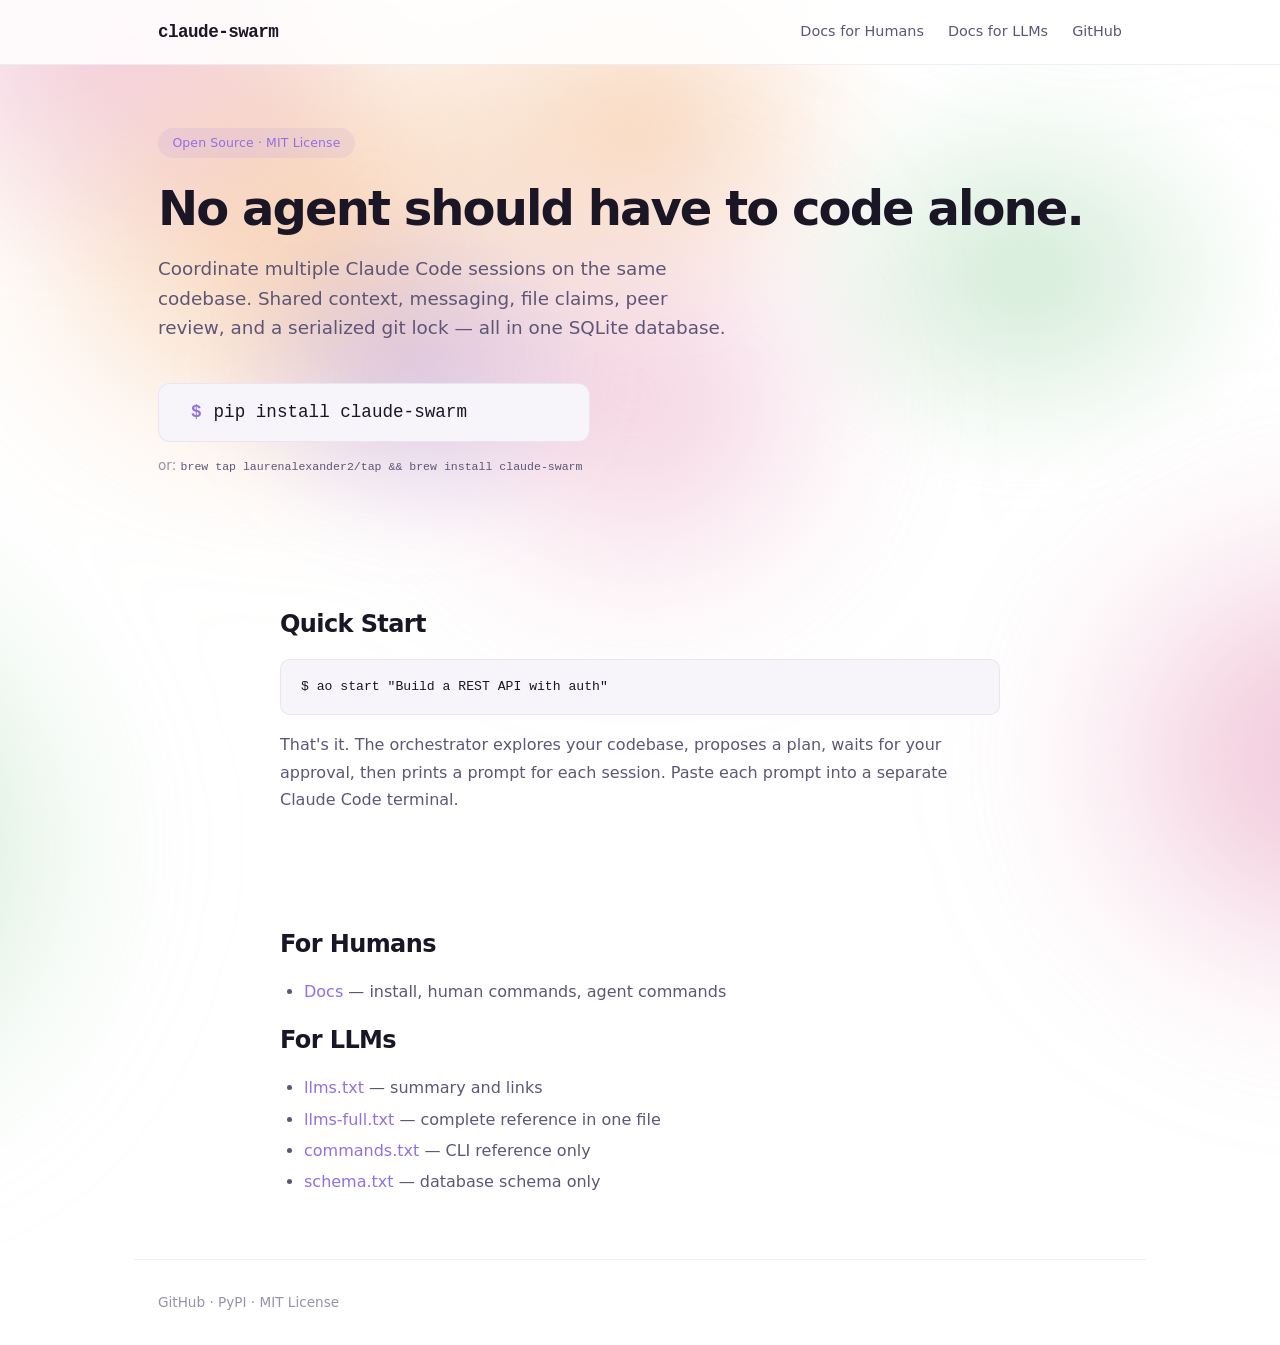
==== commit 5dcd29d7: "Redesign docs site: light mode with colorful gradient haze hero New hero with bold tagline, click-to" ====
--- a/docs/index.html
+++ b/docs/index.html
@@ -9,43 +9,52 @@
 <body>
 <nav><div class="inner">
   <a href="index.html" class="logo">claude-swarm</a>
-  <a href="docs.html">Docs for Humans</a>
-  <details><summary>Docs for LLMs</summary><div class="dropdown">
-    <a href="llms.txt">llms.txt <span>&mdash; summary and links</span></a>
-    <a href="llms-full.txt">llms-full.txt <span>&mdash; complete reference</span></a>
-    <a href="commands.txt">commands.txt <span>&mdash; CLI reference</span></a>
-    <a href="schema.txt">schema.txt <span>&mdash; database schema</span></a>
-  </div></details>
-  <a href="https://github.com/laurenalexander2/agent-orchestrator">GitHub</a>
+  <div class="nav-links">
+    <a href="docs.html">Docs for Humans</a>
+    <details><summary>Docs for LLMs</summary><div class="dropdown">
+      <a href="llms.txt">llms.txt <span>&mdash; summary and links</span></a>
+      <a href="llms-full.txt">llms-full.txt <span>&mdash; complete reference</span></a>
+      <a href="commands.txt">commands.txt <span>&mdash; CLI reference</span></a>
+      <a href="schema.txt">schema.txt <span>&mdash; database schema</span></a>
+    </div></details>
+    <a href="https://github.com/laurenalexander2/agent-orchestrator">GitHub</a>
+  </div>
 </div></nav>
 
 <main>
-<h1>claude-swarm</h1>
-<p class="hero-sub">Coordinate multiple Claude Code sessions on the same codebase. Shared context, messaging, file claims, peer review, and a serialized git lock &mdash; all backed by a single SQLite database.</p>
+<div class="hero">
+  <div class="badge">Open Source &middot; MIT License</div>
+  <h1>No agent should have to code alone.</h1>
+  <p class="hero-sub">Coordinate multiple Claude Code sessions on the same codebase. Shared context, messaging, file claims, peer review, and a serialized git lock &mdash; all in one SQLite database.</p>
+  <div class="install-row">
+    <div class="install-cmd" onclick="navigator.clipboard.writeText('pip install claude-swarm')">
+      <span class="prompt">$</span> pip install claude-swarm
+      <span class="copy-hint">Click to copy</span>
+    </div>
+  </div>
+  <p class="install-alt">or: <code>brew tap laurenalexander2/tap && brew install claude-swarm</code></p>
+</div>
 
-<div class="install-row">
-  <pre>pip install claude-swarm</pre>
-  <pre>brew tap laurenalexander2/tap && brew install claude-swarm</pre>
+<div class="section">
+  <h2>Quick Start</h2>
+  <pre>$ ao start "Build a REST API with auth"</pre>
+  <p>That's it. The orchestrator explores your codebase, proposes a plan, waits for your approval, then prints a prompt for each session. Paste each prompt into a separate Claude Code terminal.</p>
 </div>
-<p>Requires Python 3.11+.</p>
 
-<h2>Quick Start</h2>
-<pre>ao start "Build a REST API with auth"</pre>
-<p>This creates a <code>.claude-swarm/</code> directory, writes a <code>CLAUDE.md</code> with the coordination protocol, and launches Claude Code as orchestrator. The orchestrator splits the project into workstreams and prints a prompt for each session. You paste each prompt into a separate Claude Code terminal.</p>
+<div class="section">
+  <h2>For Humans</h2>
+  <ul>
+    <li><a href="docs.html">Docs</a> &mdash; install, human commands, agent commands</li>
+  </ul>
 
-
-<h2>For Humans</h2>
-<ul>
-  <li><a href="docs.html">Docs</a> &mdash; install, human commands, agent commands</li>
-</ul>
-
-<h2>For LLMs</h2>
-<ul>
-  <li><a href="llms.txt">llms.txt</a> &mdash; summary and links</li>
-  <li><a href="llms-full.txt">llms-full.txt</a> &mdash; complete reference in one file</li>
-  <li><a href="commands.txt">commands.txt</a> &mdash; CLI reference only</li>
-  <li><a href="schema.txt">schema.txt</a> &mdash; database schema only</li>
-</ul>
+  <h2>For LLMs</h2>
+  <ul>
+    <li><a href="llms.txt">llms.txt</a> &mdash; summary and links</li>
+    <li><a href="llms-full.txt">llms-full.txt</a> &mdash; complete reference in one file</li>
+    <li><a href="commands.txt">commands.txt</a> &mdash; CLI reference only</li>
+    <li><a href="schema.txt">schema.txt</a> &mdash; database schema only</li>
+  </ul>
+</div>
 </main>
 
 <footer>
--- a/docs/style.css
+++ b/docs/style.css
@@ -1,174 +1,405 @@
 :root {
-  --bg: #0b0d0f;
-  --surface: #141719;
-  --border: #23272b;
-  --text: #e0e4e8;
-  --text-muted: #8b929a;
-  --accent: #6e56cf;
-  --accent-soft: rgba(110, 86, 207, 0.12);
-  --code-bg: #1a1d21;
-  --link: #9b8aff;
-  --green: #3dd68c;
-  --mono: 'SF Mono', 'Cascadia Code', 'Fira Code', ui-monospace, monospace;
-  --sans: -apple-system, BlinkMacSystemFont, 'Segoe UI', system-ui, sans-serif;
+  --bg: #ffffff;
+  --surface: #faf9fc;
+  --text: #1a1625;
+  --text-secondary: #5e5676;
+  --text-muted: #9992a8;
+  --border: rgba(120,90,160,0.1);
+  --code-bg: #f7f5fa;
+  --accent: #9171e0;
+  --pink: #e8a0bf;
+  --peach: #f0c5a8;
+  --green: #9dd4a5;
+  --haze: linear-gradient(135deg, rgba(232,160,191,0.12), rgba(145,113,224,0.1), rgba(240,197,168,0.1), rgba(157,212,165,0.08));
+  --mono: 'SF Mono', 'Cascadia Code', 'JetBrains Mono', ui-monospace, monospace;
+  --sans: -apple-system, BlinkMacSystemFont, 'Segoe UI', system-ui, Helvetica, Arial, sans-serif;
 }
 
 * { margin: 0; padding: 0; box-sizing: border-box; }
-
-html { font-size: 15px; }
+html { font-size: 16px; }
 
 body {
   font-family: var(--sans);
   background: var(--bg);
   color: var(--text);
-  line-height: 1.7;
+  line-height: 1.6;
   -webkit-font-smoothing: antialiased;
 }
 
-/* --- NAV --- */
+/* === NAV === */
 nav {
-  position: sticky;
-  top: 0;
-  z-index: 10;
-  background: rgba(11, 13, 15, 0.85);
-  backdrop-filter: blur(12px);
   border-bottom: 1px solid var(--border);
-  padding: 0 2rem;
+  background: rgba(255,255,255,0.85);
+  backdrop-filter: blur(16px);
+  -webkit-backdrop-filter: blur(16px);
+  position: fixed;
+  top: 0; left: 0; right: 0;
+  z-index: 100;
 }
 
 nav .inner {
-  max-width: 860px;
+  max-width: 1012px;
   margin: 0 auto;
   display: flex;
   align-items: center;
   gap: 1.5rem;
-  height: 3.2rem;
+  height: 4rem;
+  padding: 0 1.5rem;
 }
 
 nav .logo {
   font-family: var(--mono);
-  font-weight: 700;
+  font-weight: 800;
+  font-size: 1.1rem;
+  color: var(--text);
+  text-decoration: none;
+  letter-spacing: -0.03em;
+  margin-right: auto;
+}
+
+nav .nav-links {
+  display: flex;
+  align-items: center;
+  gap: 1.5rem;
+}
+
+nav a {
+  color: var(--text-secondary);
+  text-decoration: none;
   font-size: 0.9rem;
-  color: var(--text);
-  text-decoration: none;
-  letter-spacing: -0.02em;
-}
-
-nav a {
-  color: var(--text-muted);
-  text-decoration: none;
-  font-size: 0.85rem;
-  transition: color 0.15s;
-}
-
-nav a:hover, nav a.active {
-  color: var(--text);
-}
-
-nav details {
-  position: relative;
-}
+  font-weight: 500;
+}
+
+nav a:hover, nav a.active { color: var(--text); }
+
+nav details { position: relative; }
 
 nav details summary {
-  color: var(--text-muted);
-  font-size: 0.85rem;
+  color: var(--text-secondary);
+  font-size: 0.9rem;
+  font-weight: 500;
   cursor: pointer;
   list-style: none;
-  transition: color 0.15s;
 }
 
 nav details summary::-webkit-details-marker { display: none; }
-
 nav details summary:hover { color: var(--text); }
-
 nav details[open] summary { color: var(--text); }
 
 nav details .dropdown {
   position: absolute;
-  top: calc(100% + 0.5rem);
-  left: 0;
-  background: var(--surface);
+  top: calc(100% + 0.75rem);
+  right: 0;
+  background: #fff;
   border: 1px solid var(--border);
-  border-radius: 8px;
-  padding: 0.5rem 0;
-  min-width: 260px;
+  border-radius: 12px;
+  padding: 0.5rem;
+  min-width: 300px;
   z-index: 20;
+  box-shadow: 0 12px 28px rgba(100,60,140,0.1);
 }
 
 nav details .dropdown a {
   display: block;
-  padding: 0.4rem 1rem;
+  padding: 0.5rem 0.75rem;
+  border-radius: 8px;
+}
+
+nav details .dropdown a:hover { background: var(--code-bg); text-decoration: none; }
+
+nav details .dropdown span {
+  color: var(--text-muted);
+  font-size: 0.8rem;
+}
+
+/* === MAIN === */
+main {
+  max-width: 1012px;
+  margin: 0 auto;
+  padding: 0 1.5rem;
+}
+
+/* === HERO === */
+.hero {
+  padding: 8rem 0 4rem;
+  position: relative;
+}
+
+.hero {
+  overflow: visible;
+}
+
+.hero::before,
+.hero::after {
+  content: "";
+  position: absolute;
+  pointer-events: none;
+  z-index: -1;
+}
+
+.hero::before {
+  top: -120%; left: -70%; right: -70%;
+  bottom: -100%;
+  background:
+    radial-gradient(ellipse 1000px 800px at 0% 20%, rgba(232,160,191,1) 0%, transparent 50%),
+    radial-gradient(ellipse 700px 550px at 45% 5%, rgba(145,113,224,0.7) 0%, transparent 50%),
+    radial-gradient(ellipse 900px 750px at 55% 10%, rgba(243,180,130,1) 0%, transparent 50%),
+    radial-gradient(ellipse 850px 700px at 100% 35%, rgba(240,197,168,1) 0%, transparent 50%),
+    radial-gradient(ellipse 800px 700px at 10% 85%, rgba(157,212,165,0.95) 0%, transparent 50%),
+    radial-gradient(ellipse 650px 600px at 80% 80%, rgba(232,160,191,0.8) 0%, transparent 45%),
+    radial-gradient(ellipse 700px 600px at 35% 50%, rgba(243,180,130,0.75) 0%, transparent 45%),
+    radial-gradient(ellipse 600px 500px at 70% 25%, rgba(157,212,165,0.75) 0%, transparent 45%),
+    radial-gradient(ellipse 500px 500px at 50% 60%, rgba(232,160,191,0.65) 0%, transparent 45%);
+  filter: blur(80px);
+}
+
+.hero::after {
+  top: -50%; left: -30%; right: -30%;
+  bottom: -30%;
+  background:
+    radial-gradient(ellipse 600px 500px at 15% 30%, rgba(232,160,191,0.5) 0%, transparent 50%),
+    radial-gradient(ellipse 500px 400px at 75% 55%, rgba(157,212,165,0.45) 0%, transparent 50%),
+    radial-gradient(ellipse 500px 400px at 50% 40%, rgba(243,180,130,0.5) 0%, transparent 50%),
+    radial-gradient(ellipse 400px 350px at 35% 65%, rgba(145,113,224,0.3) 0%, transparent 50%);
+  filter: blur(30px);
+}
+
+.badge {
+  display: inline-block;
+  font-size: 0.78rem;
+  font-weight: 500;
+  color: var(--accent);
+  background: rgba(145,113,224,0.1);
+  padding: 0.3rem 0.9rem;
+  border-radius: 100px;
+  margin-bottom: 1.5rem;
+  letter-spacing: 0.01em;
+}
+
+.hero h1 {
+  font-size: 3rem;
+  font-weight: 800;
+  letter-spacing: -0.04em;
+  line-height: 1.1;
+  color: var(--text);
+  margin-bottom: 1.25rem;
+}
+
+.hero .hero-sub {
+  font-size: 1.15rem;
+  color: var(--text-secondary);
+  margin-bottom: 2.5rem;
+  line-height: 1.6;
+  max-width: 580px;
+}
+
+.install-row {
+  margin-bottom: 0.75rem;
+}
+
+.install-cmd {
+  display: inline-flex;
+  align-items: center;
+  gap: 0.75rem;
+  font-family: var(--mono);
+  font-size: 1.1rem;
+  font-weight: 500;
+  background: var(--code-bg);
+  border: 1px solid var(--border);
+  border-radius: 12px;
+  padding: 0.9rem 2rem;
+  color: var(--text);
+  cursor: pointer;
+  transition: border-color 0.2s, box-shadow 0.2s;
+}
+
+.install-cmd:hover {
+  border-color: rgba(145,113,224,0.25);
+  box-shadow: 0 4px 16px rgba(145,113,224,0.08);
+}
+
+.install-cmd .prompt {
+  color: var(--accent);
+  font-weight: 700;
+}
+
+.install-cmd .copy-hint {
+  font-family: var(--sans);
+  font-size: 0.72rem;
+  color: var(--text-muted);
+  font-weight: 400;
+  margin-left: 0.25rem;
+  opacity: 0;
+  transition: opacity 0.2s;
+}
+
+.install-cmd:hover .copy-hint { opacity: 1; }
+
+.install-alt {
+  font-size: 0.85rem;
+  color: var(--text-muted);
+}
+
+.install-alt code {
+  font-family: var(--mono);
+  font-size: 0.85em;
+  background: none;
+  padding: 0;
+  color: var(--text-secondary);
+}
+
+/* === SECTIONS === */
+.section {
+  padding: 3rem 0;
+  max-width: 720px;
+  margin: 0 auto;
+}
+
+h2 {
+  font-size: 1.5rem;
+  font-weight: 700;
+  letter-spacing: -0.025em;
+  margin-bottom: 1rem;
+  color: var(--text);
+}
+
+h3 {
+  font-size: 0.9rem;
+  font-weight: 600;
+  margin-top: 2rem;
+  margin-bottom: 0.5rem;
+  font-family: var(--mono);
+  color: var(--accent);
+}
+
+p {
+  margin-bottom: 1rem;
+  color: var(--text-secondary);
+  line-height: 1.7;
+}
+
+a { color: var(--accent); text-decoration: none; }
+a:hover { text-decoration: underline; }
+
+strong { color: var(--text); font-weight: 600; }
+
+/* === CODE === */
+pre {
+  background: var(--code-bg);
+  border: 1px solid var(--border);
+  border-radius: 10px;
+  padding: 1rem 1.25rem;
+  overflow-x: auto;
+  font-family: var(--mono);
   font-size: 0.82rem;
-}
-
-nav details .dropdown span {
-  color: var(--text-muted);
-  font-size: 0.78rem;
-}
-
-/* --- MAIN --- */
-main {
-  max-width: 860px;
-  margin: 0 auto;
-  padding: 3rem 2rem 6rem;
-}
-
-/* --- SIDEBAR LAYOUT --- */
+  line-height: 1.7;
+  margin-bottom: 1rem;
+  color: var(--text);
+}
+
+code {
+  font-family: var(--mono);
+  font-size: 0.88em;
+  background: var(--code-bg);
+  padding: 0.15em 0.4em;
+  border-radius: 6px;
+  color: var(--text);
+}
+
+pre code {
+  background: none;
+  padding: 0;
+  border-radius: 0;
+}
+
+/* === LISTS === */
+ul, ol {
+  margin-bottom: 1rem;
+  padding-left: 1.5rem;
+  color: var(--text-secondary);
+}
+
+li { margin-bottom: 0.35rem; }
+li strong { color: var(--text); }
+
+/* === SIDEBAR LAYOUT === */
 .with-sidebar {
-  max-width: 1100px;
+  max-width: 1012px;
   margin: 0 auto;
   display: flex;
-  gap: 2rem;
-  padding: 0 2rem;
+  gap: 3rem;
+  padding: 0 1.5rem;
 }
 
 .with-sidebar aside {
   position: sticky;
-  top: 3.8rem;
+  top: 4.5rem;
   align-self: flex-start;
-  width: 200px;
+  width: 180px;
   flex-shrink: 0;
-  padding: 1.5rem 0;
-  height: calc(100vh - 3.8rem);
+  padding: 2rem 0;
+  height: calc(100vh - 4.5rem);
   overflow-y: auto;
 }
 
-.with-sidebar aside a {
+.with-sidebar aside::-webkit-scrollbar { display: none; }
+
+.with-sidebar aside > a {
   display: block;
-  padding: 0.25rem 0;
-  font-size: 0.82rem;
-  color: var(--text-muted);
+  padding: 0.25rem 0 0.25rem 0.75rem;
+  font-size: 0.85rem;
+  font-weight: 500;
+  color: var(--text-secondary);
   text-decoration: none;
-  transition: color 0.15s;
-}
-
-.with-sidebar aside a:hover,
-.with-sidebar aside a.active {
-  color: var(--text);
-}
+  border-left: 2px solid transparent;
+}
+
+.with-sidebar aside > a:hover { color: var(--text); text-decoration: none; }
 
 .with-sidebar aside details {
-  margin-top: 0.8rem;
+  margin-top: 0.75rem;
 }
 
 .with-sidebar aside details summary {
-  font-size: 0.7rem;
-  font-weight: 600;
+  font-size: 0.75rem;
+  font-weight: 700;
   text-transform: uppercase;
   letter-spacing: 0.06em;
   color: var(--text-muted);
   cursor: pointer;
   list-style: none;
-  margin-bottom: 0.3rem;
-  opacity: 0.6;
-  transition: opacity 0.15s;
+  padding: 0.3rem 0;
 }
 
 .with-sidebar aside details summary::-webkit-details-marker { display: none; }
-
-.with-sidebar aside details summary:hover { opacity: 1; }
-
-.with-sidebar aside details[open] summary { opacity: 0.8; }
+.with-sidebar aside details summary:hover { color: var(--text-secondary); }
+.with-sidebar aside details[open] summary { color: var(--text-secondary); }
+
+.with-sidebar aside details details {
+  margin-top: 0.15rem;
+  margin-left: 0;
+}
+
+.with-sidebar aside details details summary {
+  font-size: 0.82rem;
+  text-transform: none;
+  letter-spacing: 0;
+  font-weight: 500;
+  color: var(--text-muted);
+  padding-left: 0.75rem;
+  border-left: 2px solid var(--border);
+}
+
+.with-sidebar aside details details a {
+  display: block;
+  padding: 0.2rem 0 0.2rem 1.5rem;
+  font-size: 0.82rem;
+  color: var(--text-muted);
+  text-decoration: none;
+  border-left: 2px solid var(--border);
+}
+
+.with-sidebar aside details details a:hover { color: var(--text-secondary); text-decoration: none; }
 
 .with-sidebar main {
   flex: 1;
@@ -176,202 +407,84 @@
   padding: 3rem 0 6rem;
 }
 
+/* === TABLES === */
+table {
+  width: 100%;
+  border-collapse: collapse;
+  margin-bottom: 1.5rem;
+  font-size: 0.9rem;
+}
+
+th {
+  text-align: left;
+  padding: 0.5rem 0.75rem;
+  border-bottom: 2px solid var(--border);
+  color: var(--text);
+  font-weight: 600;
+  font-size: 0.85rem;
+}
+
+td {
+  padding: 0.5rem 0.75rem;
+  border-bottom: 1px solid var(--code-bg);
+  color: var(--text-secondary);
+}
+
+/* === SESSION STEPS === */
+.session-step {
+  display: flex;
+  align-items: flex-start;
+  gap: 0.75rem;
+  margin-bottom: 0.75rem;
+}
+
+.session-step .label {
+  font-family: var(--mono);
+  font-size: 0.72rem;
+  font-weight: 700;
+  color: var(--accent);
+  flex-shrink: 0;
+  width: 1.5rem;
+  padding-top: 1rem;
+  text-align: right;
+}
+
+.session-step pre {
+  flex: 1;
+  min-width: 0;
+  margin-bottom: 0;
+}
+
+/* === FOOTER === */
+footer {
+  max-width: 1012px;
+  margin: 0 auto;
+  padding: 2rem 1.5rem;
+  border-top: 1px solid var(--border);
+  color: var(--text-muted);
+  font-size: 0.85rem;
+}
+
+footer a { color: var(--text-muted); }
+footer a:hover { color: var(--text-secondary); }
+
+/* === RESPONSIVE === */
 @media (max-width: 768px) {
-  .with-sidebar {
-    flex-direction: column;
-    padding: 0 1.25rem;
-  }
+  .with-sidebar { flex-direction: column; }
   .with-sidebar aside {
     position: static;
     width: 100%;
     height: auto;
     border-bottom: 1px solid var(--border);
     padding: 1rem 0;
-    display: flex;
-    flex-wrap: wrap;
-    gap: 0 1rem;
   }
-  .with-sidebar aside .section-label {
-    width: 100%;
-    margin-top: 0.6rem;
-  }
-}
-
-/* --- TYPOGRAPHY --- */
-h1 {
-  font-size: 2.4rem;
-  font-weight: 700;
-  letter-spacing: -0.03em;
-  line-height: 1.15;
-  margin-bottom: 1rem;
-}
-
-h2 {
-  font-size: 1.3rem;
-  font-weight: 600;
-  letter-spacing: -0.02em;
-  margin-top: 3rem;
-  margin-bottom: 0.75rem;
-  color: var(--text);
-}
-
-h3 {
-  font-size: 1rem;
-  font-weight: 600;
-  margin-top: 2rem;
-  margin-bottom: 0.5rem;
-  font-family: var(--mono);
-  color: var(--link);
-}
-
-p {
-  margin-bottom: 1rem;
-  color: var(--text-muted);
-}
-
-a { color: var(--link); text-decoration: none; }
-a:hover { text-decoration: underline; }
-
-strong { color: var(--text); font-weight: 600; }
-
-/* --- CODE --- */
-pre {
-  background: var(--code-bg);
-  border: 1px solid var(--border);
-  border-radius: 8px;
-  padding: 1rem 1.25rem;
-  overflow-x: auto;
-  font-family: var(--mono);
-  font-size: 0.82rem;
-  line-height: 1.65;
-  margin-bottom: 1rem;
-  color: var(--text);
-}
-
-code {
-  font-family: var(--mono);
-  font-size: 0.88em;
-  background: var(--accent-soft);
-  padding: 0.15em 0.4em;
-  border-radius: 4px;
-  color: var(--link);
-}
-
-pre code {
-  background: none;
-  padding: 0;
-  border-radius: 0;
-  color: inherit;
-  font-size: inherit;
-}
-
-/* --- HERO --- */
-.hero-sub {
-  font-size: 1.15rem;
-  color: var(--text-muted);
-  margin-bottom: 1.5rem;
-  line-height: 1.6;
-}
-
-.install-row {
-  display: flex;
-  gap: 0.75rem;
-  flex-wrap: wrap;
-  margin-bottom: 0.5rem;
-}
-
-.install-row pre {
-  flex: 1;
-  min-width: 260px;
-  margin-bottom: 0;
-}
-
-/* --- TABLES --- */
-table {
-  width: 100%;
-  border-collapse: collapse;
-  margin-bottom: 1.5rem;
-  font-size: 0.9rem;
-}
-
-th {
-  text-align: left;
-  padding: 0.6rem 1rem;
-  border-bottom: 1px solid var(--border);
-  color: var(--text-muted);
-  font-weight: 500;
-  font-size: 0.8rem;
-  text-transform: uppercase;
-  letter-spacing: 0.04em;
-}
-
-td {
-  padding: 0.6rem 1rem;
-  border-bottom: 1px solid var(--border);
-  color: var(--text-muted);
-}
-
-td code { font-size: 0.85em; }
-
-/* --- LISTS --- */
-ul, ol {
-  margin-bottom: 1rem;
-  padding-left: 1.5rem;
-  color: var(--text-muted);
-}
-
-li { margin-bottom: 0.35rem; }
-
-li strong { color: var(--text); }
-
-/* --- FOOTER --- */
-footer {
-  max-width: 860px;
-  margin: 0 auto;
-  padding: 2rem;
-  border-top: 1px solid var(--border);
-  color: var(--text-muted);
-  font-size: 0.85rem;
-}
-
-footer a { color: var(--text-muted); }
-footer a:hover { color: var(--text); }
-
-/* --- SESSION STEPS --- */
-.session-step {
-  display: flex;
-  align-items: flex-start;
-  gap: 0.75rem;
-  margin-bottom: 0.75rem;
-}
-
-.session-step .label {
-  font-family: var(--mono);
-  font-size: 0.72rem;
-  font-weight: 600;
-  text-transform: uppercase;
-  letter-spacing: 0.04em;
-  color: var(--text-muted);
-  flex-shrink: 0;
-  width: 1.5rem;
-  padding-top: 1rem;
-  text-align: right;
-  opacity: 0.5;
-}
-
-.session-step pre {
-  flex: 1;
-  min-width: 0;
-  margin-bottom: 0;
-}
-
-/* --- RESPONSIVE --- */
+  .hero h1 { font-size: 2.2rem; }
+  .hero { padding: 6rem 0 3rem; }
+}
+
 @media (max-width: 640px) {
-  html { font-size: 14px; }
-  main { padding: 2rem 1.25rem 4rem; }
-  nav { padding: 0 1.25rem; }
-  h1 { font-size: 1.8rem; }
-  .install-row { flex-direction: column; }
-  .install-row pre { min-width: 0; }
-  .session-step .label { width: 1.2rem; font-size: 0.65rem; }
-}
+  .hero { padding: 5rem 0 2rem; }
+  .hero h1 { font-size: 1.8rem; }
+  .hero .install-cmd { font-size: 0.9rem; padding: 0.75rem 1.25rem; }
+  nav .nav-links { gap: 1rem; }
+}
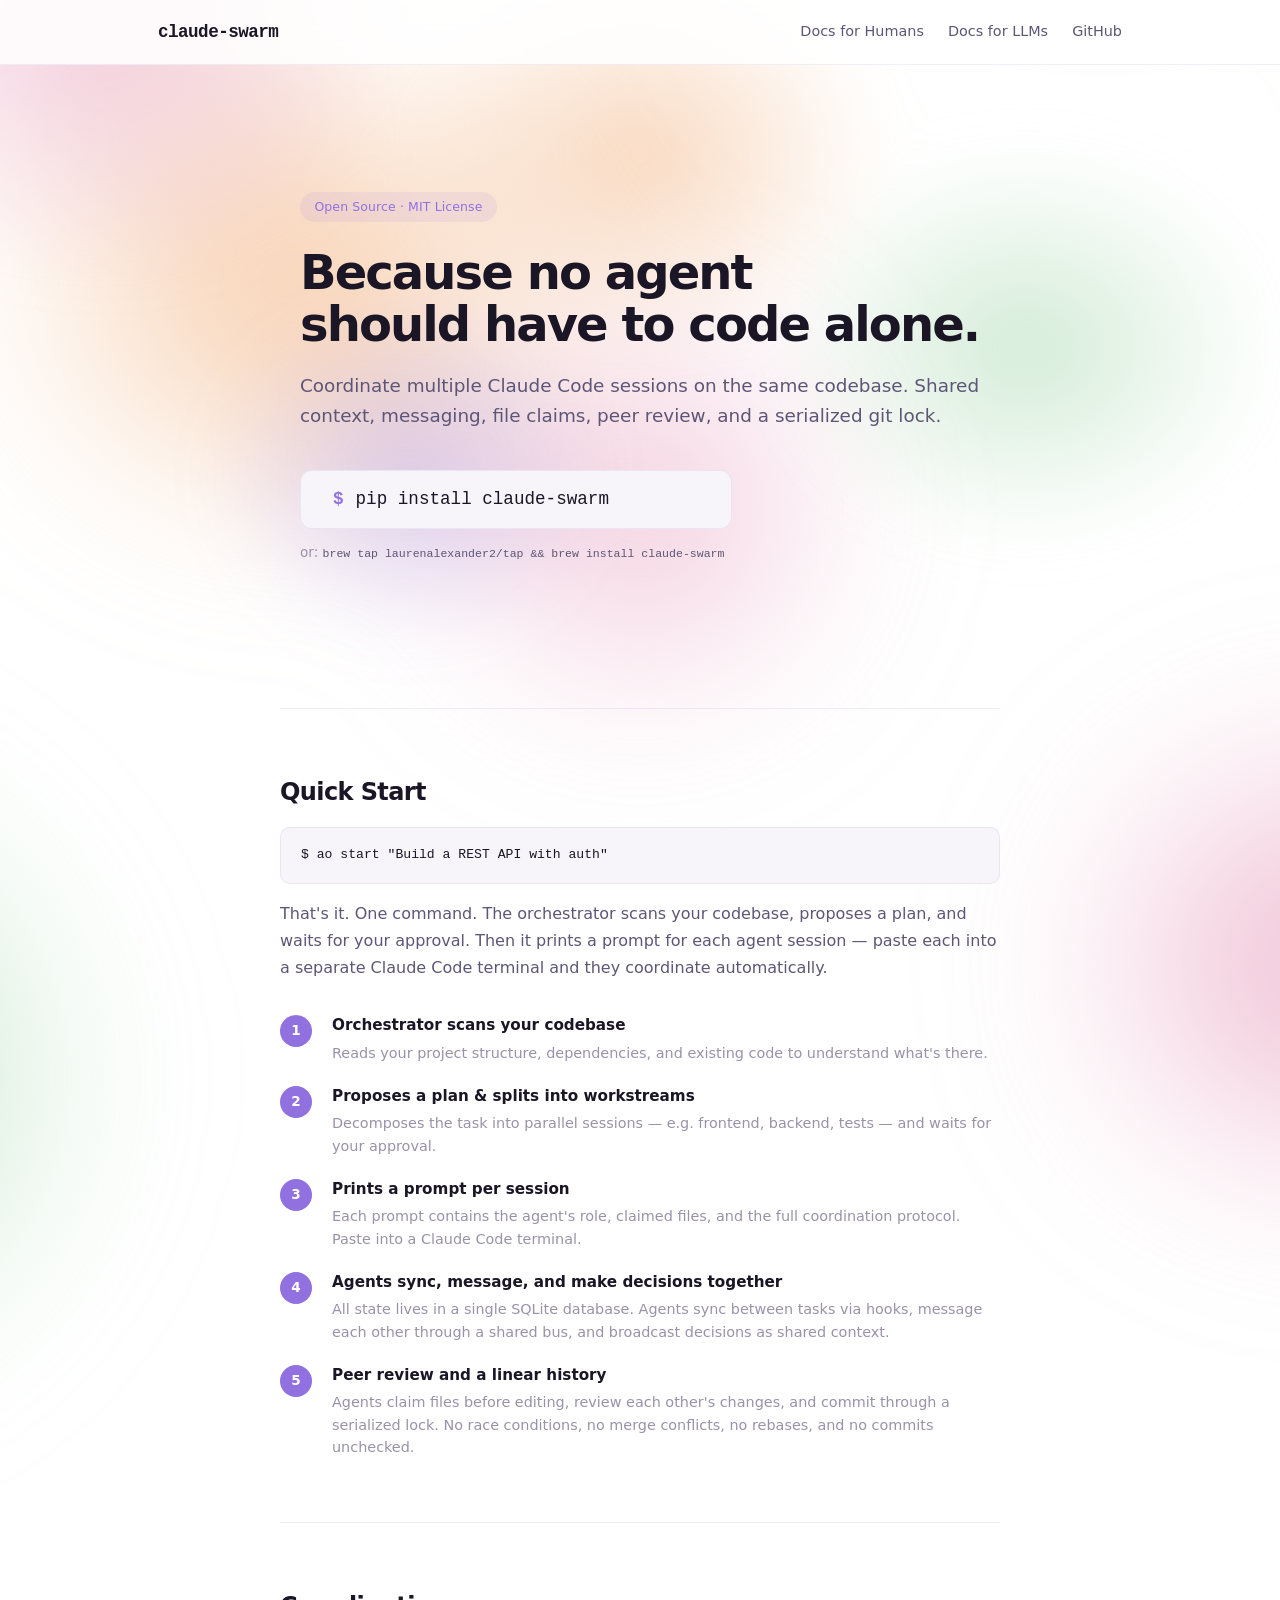
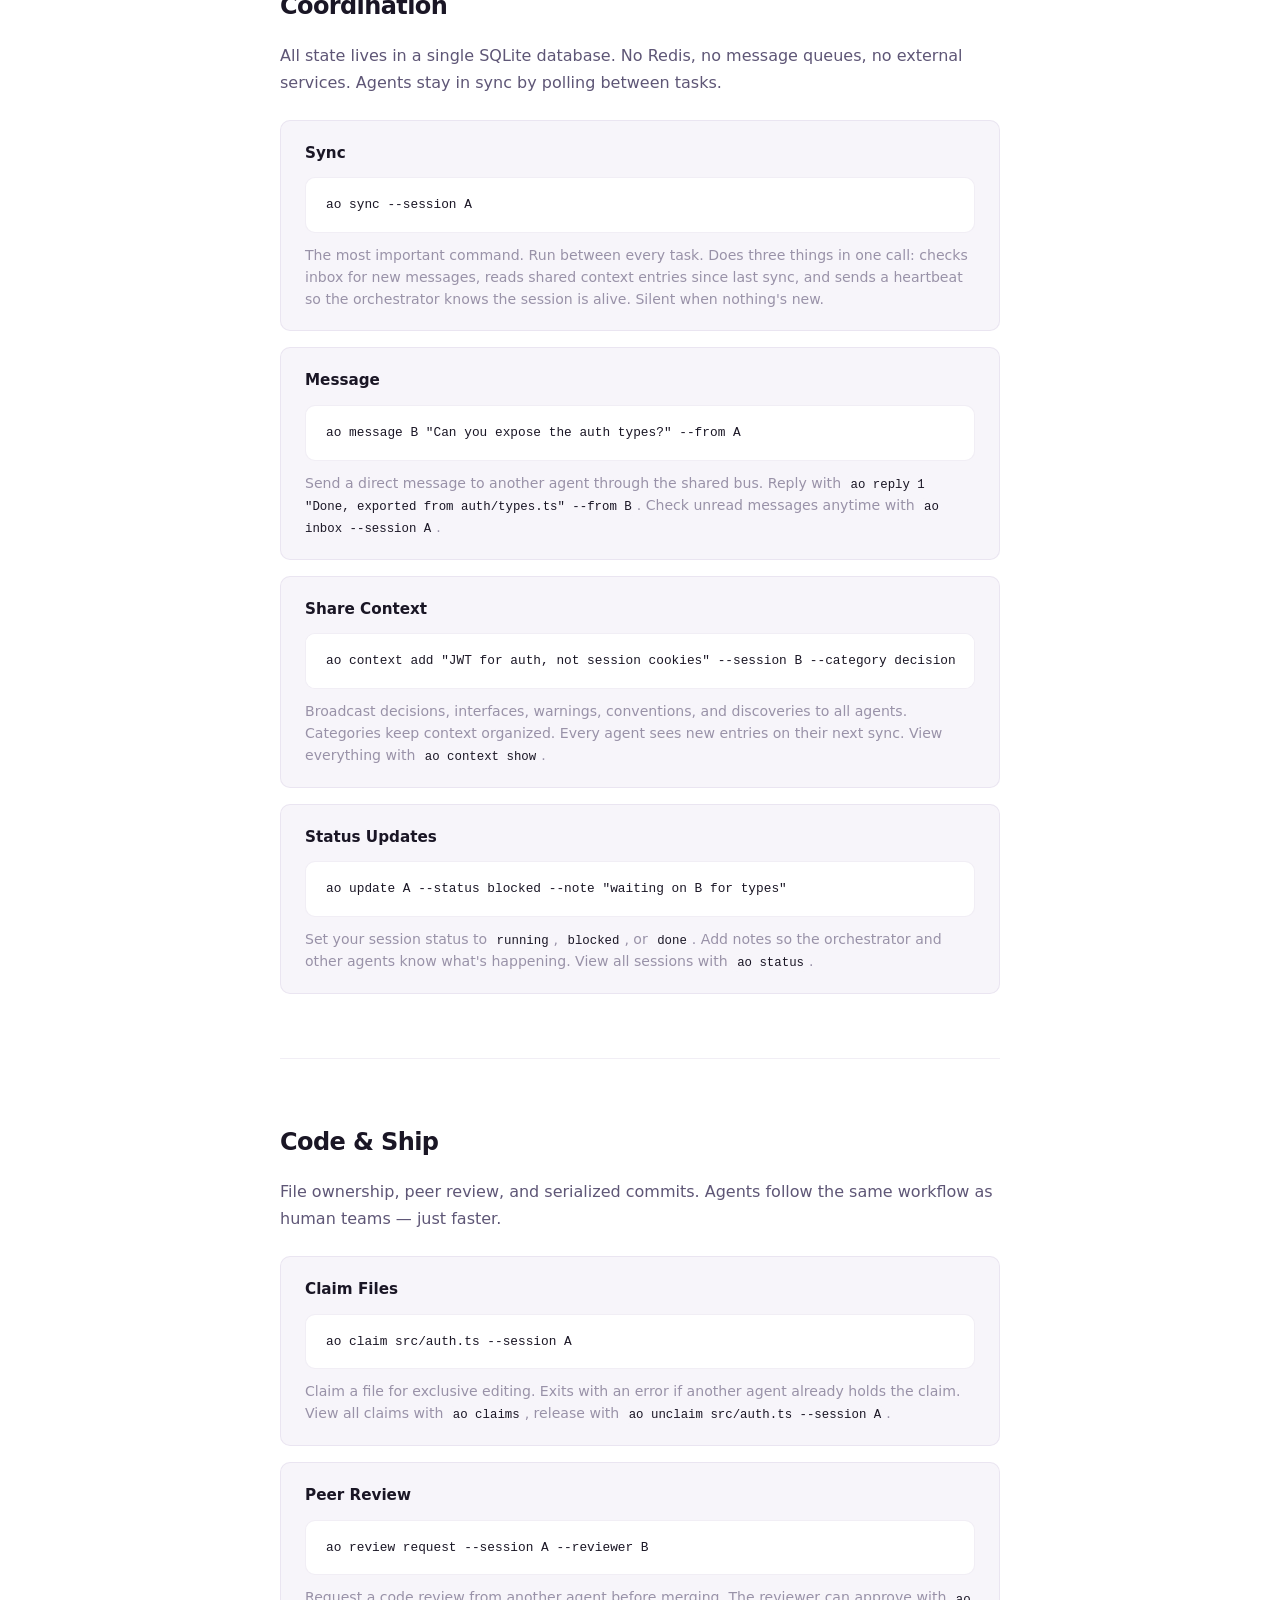
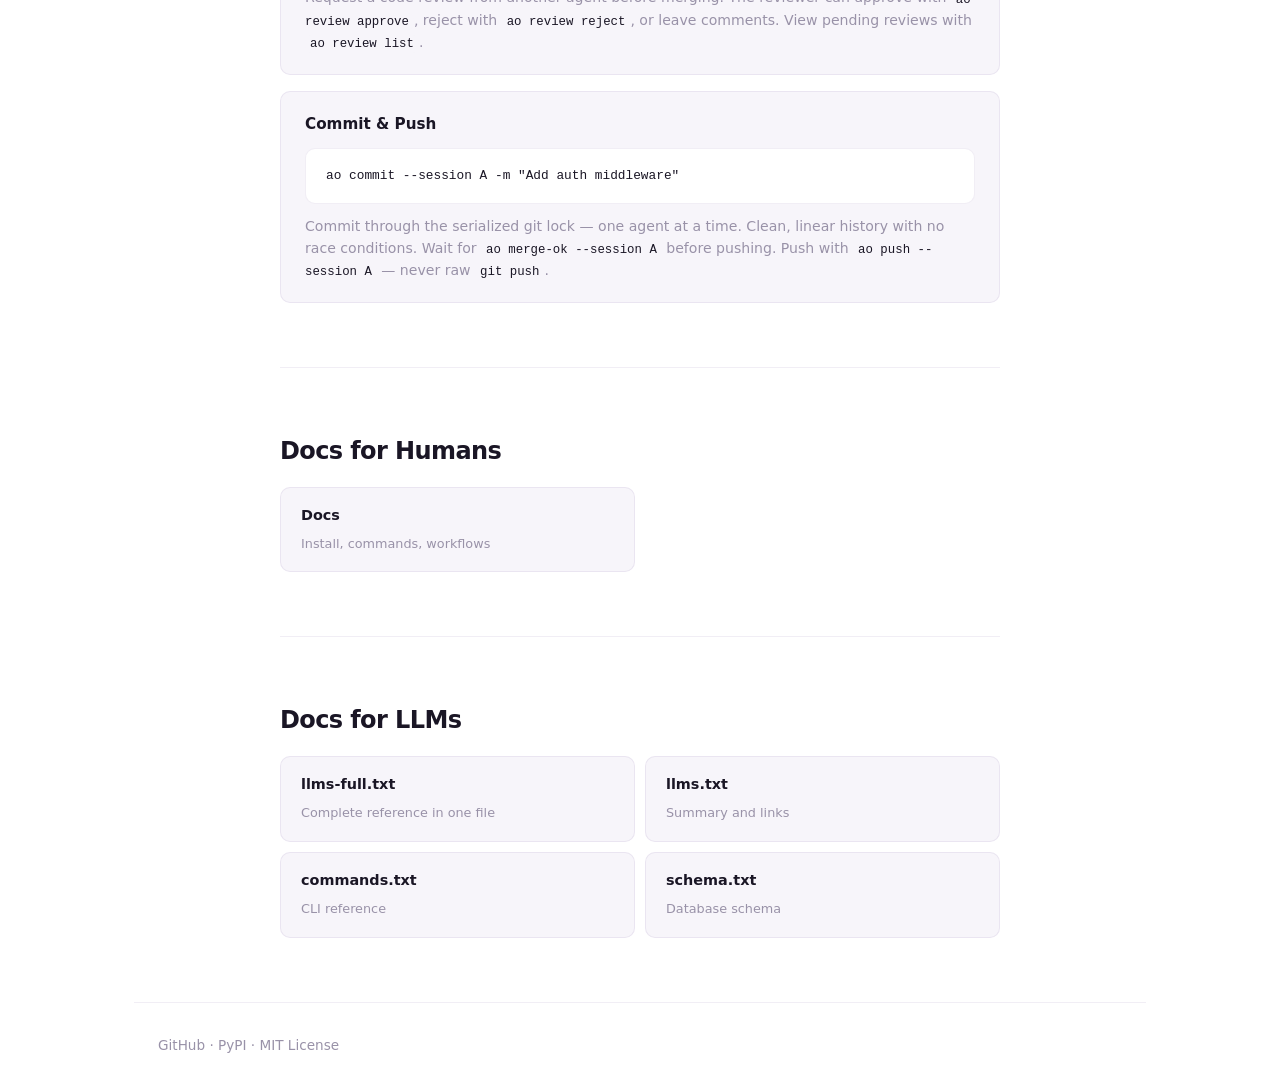
==== commit a7a75b62: "Expand landing page: responsive hero, quick start steps, command sections - Hero h1 auto-scales to f" ====
--- a/docs/index.html
+++ b/docs/index.html
@@ -23,37 +23,150 @@
 
 <main>
 <div class="hero">
-  <div class="badge">Open Source &middot; MIT License</div>
-  <h1>No agent should have to code alone.</h1>
-  <p class="hero-sub">Coordinate multiple Claude Code sessions on the same codebase. Shared context, messaging, file claims, peer review, and a serialized git lock &mdash; all in one SQLite database.</p>
-  <div class="install-row">
-    <div class="install-cmd" onclick="navigator.clipboard.writeText('pip install claude-swarm')">
-      <span class="prompt">$</span> pip install claude-swarm
-      <span class="copy-hint">Click to copy</span>
-    </div>
-  </div>
-  <p class="install-alt">or: <code>brew tap laurenalexander2/tap && brew install claude-swarm</code></p>
+  <div class="hero-inner">
+    <div class="badge">Open Source &middot; MIT License</div>
+    <h1><span class="line1">Because no agent</span><br><span class="line2">should have to code alone.</span></h1>
+    <p class="hero-sub">Coordinate multiple Claude Code sessions on the same codebase. Shared context, messaging, file claims, peer review, and a serialized git lock.</p>
+    <div class="install-row">
+      <div class="install-cmd" onclick="navigator.clipboard.writeText('pip install claude-swarm')">
+        <span class="prompt">$</span> pip install claude-swarm
+        <span class="copy-hint">Click to copy</span>
+      </div>
+    </div>
+    <p class="install-alt">or: <code>brew tap laurenalexander2/tap && brew install claude-swarm</code></p>
+  </div>
 </div>
 
 <div class="section">
   <h2>Quick Start</h2>
   <pre>$ ao start "Build a REST API with auth"</pre>
-  <p>That's it. The orchestrator explores your codebase, proposes a plan, waits for your approval, then prints a prompt for each session. Paste each prompt into a separate Claude Code terminal.</p>
-</div>
-
-<div class="section">
-  <h2>For Humans</h2>
-  <ul>
-    <li><a href="docs.html">Docs</a> &mdash; install, human commands, agent commands</li>
-  </ul>
-
-  <h2>For LLMs</h2>
-  <ul>
-    <li><a href="llms.txt">llms.txt</a> &mdash; summary and links</li>
-    <li><a href="llms-full.txt">llms-full.txt</a> &mdash; complete reference in one file</li>
-    <li><a href="commands.txt">commands.txt</a> &mdash; CLI reference only</li>
-    <li><a href="schema.txt">schema.txt</a> &mdash; database schema only</li>
-  </ul>
+  <p>That's it. One command. The orchestrator scans your codebase, proposes a plan, and waits for your approval. Then it prints a prompt for each agent session &mdash; paste each into a separate Claude Code terminal and they coordinate automatically.</p>
+
+  <div class="steps">
+    <div class="step">
+      <div class="step-num">1</div>
+      <div class="step-content">
+        <strong>Orchestrator scans your codebase</strong>
+        <p>Reads your project structure, dependencies, and existing code to understand what's there.</p>
+      </div>
+    </div>
+    <div class="step">
+      <div class="step-num">2</div>
+      <div class="step-content">
+        <strong>Proposes a plan &amp; splits into workstreams</strong>
+        <p>Decomposes the task into parallel sessions &mdash; e.g. frontend, backend, tests &mdash; and waits for your approval.</p>
+      </div>
+    </div>
+    <div class="step">
+      <div class="step-num">3</div>
+      <div class="step-content">
+        <strong>Prints a prompt per session</strong>
+        <p>Each prompt contains the agent's role, claimed files, and the full coordination protocol. Paste into a Claude Code terminal.</p>
+      </div>
+    </div>
+    <div class="step">
+      <div class="step-num">4</div>
+      <div class="step-content">
+        <strong>Agents sync, message, and make decisions together</strong>
+        <p>All state lives in a single SQLite database. Agents sync between tasks via hooks, message each other through a shared bus, and broadcast decisions as shared context.</p>
+      </div>
+    </div>
+    <div class="step">
+      <div class="step-num">5</div>
+      <div class="step-content">
+        <strong>Peer review and a linear history</strong>
+        <p>Agents claim files before editing, review each other's changes, and commit through a serialized lock. No race conditions, no merge conflicts, no rebases, and no commits unchecked.</p>
+      </div>
+    </div>
+  </div>
+</div>
+
+<div class="section">
+  <h2>Coordination</h2>
+  <p>All state lives in a single SQLite database. No Redis, no message queues, no external services. Agents stay in sync by polling between tasks.</p>
+
+  <div class="cmd-grid">
+    <div class="cmd-card">
+      <h3>Sync</h3>
+      <pre>ao sync --session A</pre>
+      <p>The most important command. Run between every task. Does three things in one call: checks inbox for new messages, reads shared context entries since last sync, and sends a heartbeat so the orchestrator knows the session is alive. Silent when nothing's new.</p>
+    </div>
+
+    <div class="cmd-card">
+      <h3>Message</h3>
+      <pre>ao message B "Can you expose the auth types?" --from A</pre>
+      <p>Send a direct message to another agent through the shared bus. Reply with <code>ao reply 1 "Done, exported from auth/types.ts" --from B</code>. Check unread messages anytime with <code>ao inbox --session A</code>.</p>
+    </div>
+
+    <div class="cmd-card">
+      <h3>Share Context</h3>
+      <pre>ao context add "JWT for auth, not session cookies" --session B --category decision</pre>
+      <p>Broadcast decisions, interfaces, warnings, conventions, and discoveries to all agents. Categories keep context organized. Every agent sees new entries on their next sync. View everything with <code>ao context show</code>.</p>
+    </div>
+
+    <div class="cmd-card">
+      <h3>Status Updates</h3>
+      <pre>ao update A --status blocked --note "waiting on B for types"</pre>
+      <p>Set your session status to <code>running</code>, <code>blocked</code>, or <code>done</code>. Add notes so the orchestrator and other agents know what's happening. View all sessions with <code>ao status</code>.</p>
+    </div>
+  </div>
+</div>
+
+<div class="section">
+  <h2>Code &amp; Ship</h2>
+  <p>File ownership, peer review, and serialized commits. Agents follow the same workflow as human teams &mdash; just faster.</p>
+
+  <div class="cmd-grid">
+    <div class="cmd-card">
+      <h3>Claim Files</h3>
+      <pre>ao claim src/auth.ts --session A</pre>
+      <p>Claim a file for exclusive editing. Exits with an error if another agent already holds the claim. View all claims with <code>ao claims</code>, release with <code>ao unclaim src/auth.ts --session A</code>.</p>
+    </div>
+
+    <div class="cmd-card">
+      <h3>Peer Review</h3>
+      <pre>ao review request --session A --reviewer B</pre>
+      <p>Request a code review from another agent before merging. The reviewer can approve with <code>ao review approve</code>, reject with <code>ao review reject</code>, or leave comments. View pending reviews with <code>ao review list</code>.</p>
+    </div>
+
+    <div class="cmd-card">
+      <h3>Commit &amp; Push</h3>
+      <pre>ao commit --session A -m "Add auth middleware"</pre>
+      <p>Commit through the serialized git lock &mdash; one agent at a time. Clean, linear history with no race conditions. Wait for <code>ao merge-ok --session A</code> before pushing. Push with <code>ao push --session A</code> &mdash; never raw <code>git push</code>.</p>
+    </div>
+  </div>
+</div>
+
+<div class="section">
+  <h2>Docs for Humans</h2>
+  <div class="docs-row">
+    <a href="docs.html" class="doc-link">
+      <strong>Docs</strong>
+      <span>Install, commands, workflows</span>
+    </a>
+  </div>
+</div>
+
+<div class="section">
+  <h2>Docs for LLMs</h2>
+  <div class="docs-row">
+    <a href="llms-full.txt" class="doc-link">
+      <strong>llms-full.txt</strong>
+      <span>Complete reference in one file</span>
+    </a>
+    <a href="llms.txt" class="doc-link">
+      <strong>llms.txt</strong>
+      <span>Summary and links</span>
+    </a>
+    <a href="commands.txt" class="doc-link">
+      <strong>commands.txt</strong>
+      <span>CLI reference</span>
+    </a>
+    <a href="schema.txt" class="doc-link">
+      <strong>schema.txt</strong>
+      <span>Database schema</span>
+    </a>
+  </div>
 </div>
 </main>
 
@@ -62,5 +175,26 @@
   <a href="https://pypi.org/project/claude-swarm/">PyPI</a> &middot;
   MIT License
 </footer>
+
+<script>
+function fitHeroLines() {
+  const h1 = document.querySelector('.hero h1');
+  const line1 = document.querySelector('.hero .line1');
+  const line2 = document.querySelector('.hero .line2');
+  const container = document.querySelector('.hero-inner');
+  if (!h1 || !line1 || !line2 || !container) return;
+  const maxW = container.offsetWidth;
+
+  // Find the size where the longer line just fits
+  let size = 120;
+  h1.style.fontSize = size + 'px';
+  while ((line1.scrollWidth > maxW || line2.scrollWidth > maxW) && size > 16) {
+    size -= 0.5;
+    h1.style.fontSize = size + 'px';
+  }
+}
+fitHeroLines();
+window.addEventListener('resize', fitHeroLines);
+</script>
 </body>
 </html>
--- a/docs/style.css
+++ b/docs/style.css
@@ -121,7 +121,7 @@
 
 /* === HERO === */
 .hero {
-  padding: 8rem 0 4rem;
+  padding: 12rem 0 8rem;
   position: relative;
 }
 
@@ -164,6 +164,12 @@
   filter: blur(30px);
 }
 
+.hero-inner {
+  max-width: 680px;
+  margin: 0 auto;
+  text-align: left;
+}
+
 .badge {
   display: inline-block;
   font-size: 0.78rem;
@@ -177,12 +183,20 @@
 }
 
 .hero h1 {
-  font-size: 3rem;
   font-weight: 800;
   letter-spacing: -0.04em;
   line-height: 1.1;
   color: var(--text);
   margin-bottom: 1.25rem;
+  white-space: nowrap;
+}
+
+.hero h1 br { display: none; }
+
+.hero h1 .line1,
+.hero h1 .line2 {
+  display: block;
+  white-space: nowrap;
 }
 
 .hero .hero-sub {
@@ -190,7 +204,7 @@
   color: var(--text-secondary);
   margin-bottom: 2.5rem;
   line-height: 1.6;
-  max-width: 580px;
+  max-width: 100%;
 }
 
 .install-row {
@@ -250,9 +264,150 @@
 
 /* === SECTIONS === */
 .section {
-  padding: 3rem 0;
+  padding: 4rem 0;
   max-width: 720px;
   margin: 0 auto;
+  border-top: 1px solid var(--border);
+}
+
+/* === STEPS === */
+.steps {
+  margin-top: 2rem;
+  display: flex;
+  flex-direction: column;
+  gap: 1.25rem;
+}
+
+.step {
+  display: flex;
+  gap: 1.25rem;
+  align-items: flex-start;
+}
+
+.step-num {
+  flex-shrink: 0;
+  width: 32px;
+  height: 32px;
+  border-radius: 50%;
+  background: var(--accent);
+  color: #fff;
+  font-size: 0.85rem;
+  font-weight: 700;
+  display: flex;
+  align-items: center;
+  justify-content: center;
+  margin-top: 2px;
+}
+
+.step-content strong {
+  display: block;
+  margin-bottom: 0.25rem;
+  font-size: 0.95rem;
+}
+
+.step-content p {
+  font-size: 0.9rem;
+  margin-bottom: 0;
+  color: var(--text-muted);
+  line-height: 1.55;
+}
+
+/* === FEATURES === */
+.feature-row {
+  display: grid;
+  grid-template-columns: 1fr 1fr;
+  gap: 1.5rem 2rem;
+  margin-top: 1.5rem;
+}
+
+.feature strong {
+  display: block;
+  font-size: 0.95rem;
+  margin-bottom: 0.3rem;
+}
+
+.feature p {
+  font-size: 0.88rem;
+  color: var(--text-muted);
+  margin-bottom: 0;
+  line-height: 1.55;
+}
+
+/* === DOCS ROW === */
+.docs-row {
+  display: grid;
+  grid-template-columns: 1fr 1fr;
+  gap: 10px;
+  margin-top: 1rem;
+}
+
+.doc-link {
+  display: block;
+  padding: 1rem 1.25rem;
+  background: var(--code-bg);
+  border: 1px solid var(--border);
+  border-radius: 10px;
+  text-decoration: none;
+  transition: border-color 0.2s, transform 0.2s;
+}
+
+.doc-link:hover {
+  border-color: rgba(145,113,224,0.3);
+  transform: translateY(-2px);
+  text-decoration: none;
+}
+
+.doc-link strong {
+  display: block;
+  font-size: 0.9rem;
+  color: var(--text);
+  margin-bottom: 0.2rem;
+}
+
+.doc-link span {
+  font-size: 0.8rem;
+  color: var(--text-muted);
+}
+
+/* === CMD GRID === */
+.cmd-grid {
+  display: flex;
+  flex-direction: column;
+  gap: 1rem;
+  margin-top: 1.5rem;
+}
+
+.cmd-card {
+  background: var(--code-bg);
+  border: 1px solid var(--border);
+  border-radius: 10px;
+  padding: 1.25rem 1.5rem;
+}
+
+.cmd-card h3 {
+  font-family: var(--sans);
+  font-size: 0.95rem;
+  font-weight: 600;
+  color: var(--text);
+  margin: 0 0 0.75rem;
+}
+
+.cmd-card pre {
+  margin-bottom: 0.75rem;
+  font-size: 0.8rem;
+  background: var(--bg);
+}
+
+.cmd-card p {
+  font-size: 0.88rem;
+  color: var(--text-muted);
+  margin-bottom: 0;
+  line-height: 1.55;
+}
+
+@media (max-width: 640px) {
+  .feature-row { grid-template-columns: 1fr; }
+  .docs-row { grid-template-columns: 1fr; }
 }
 
 h2 {
